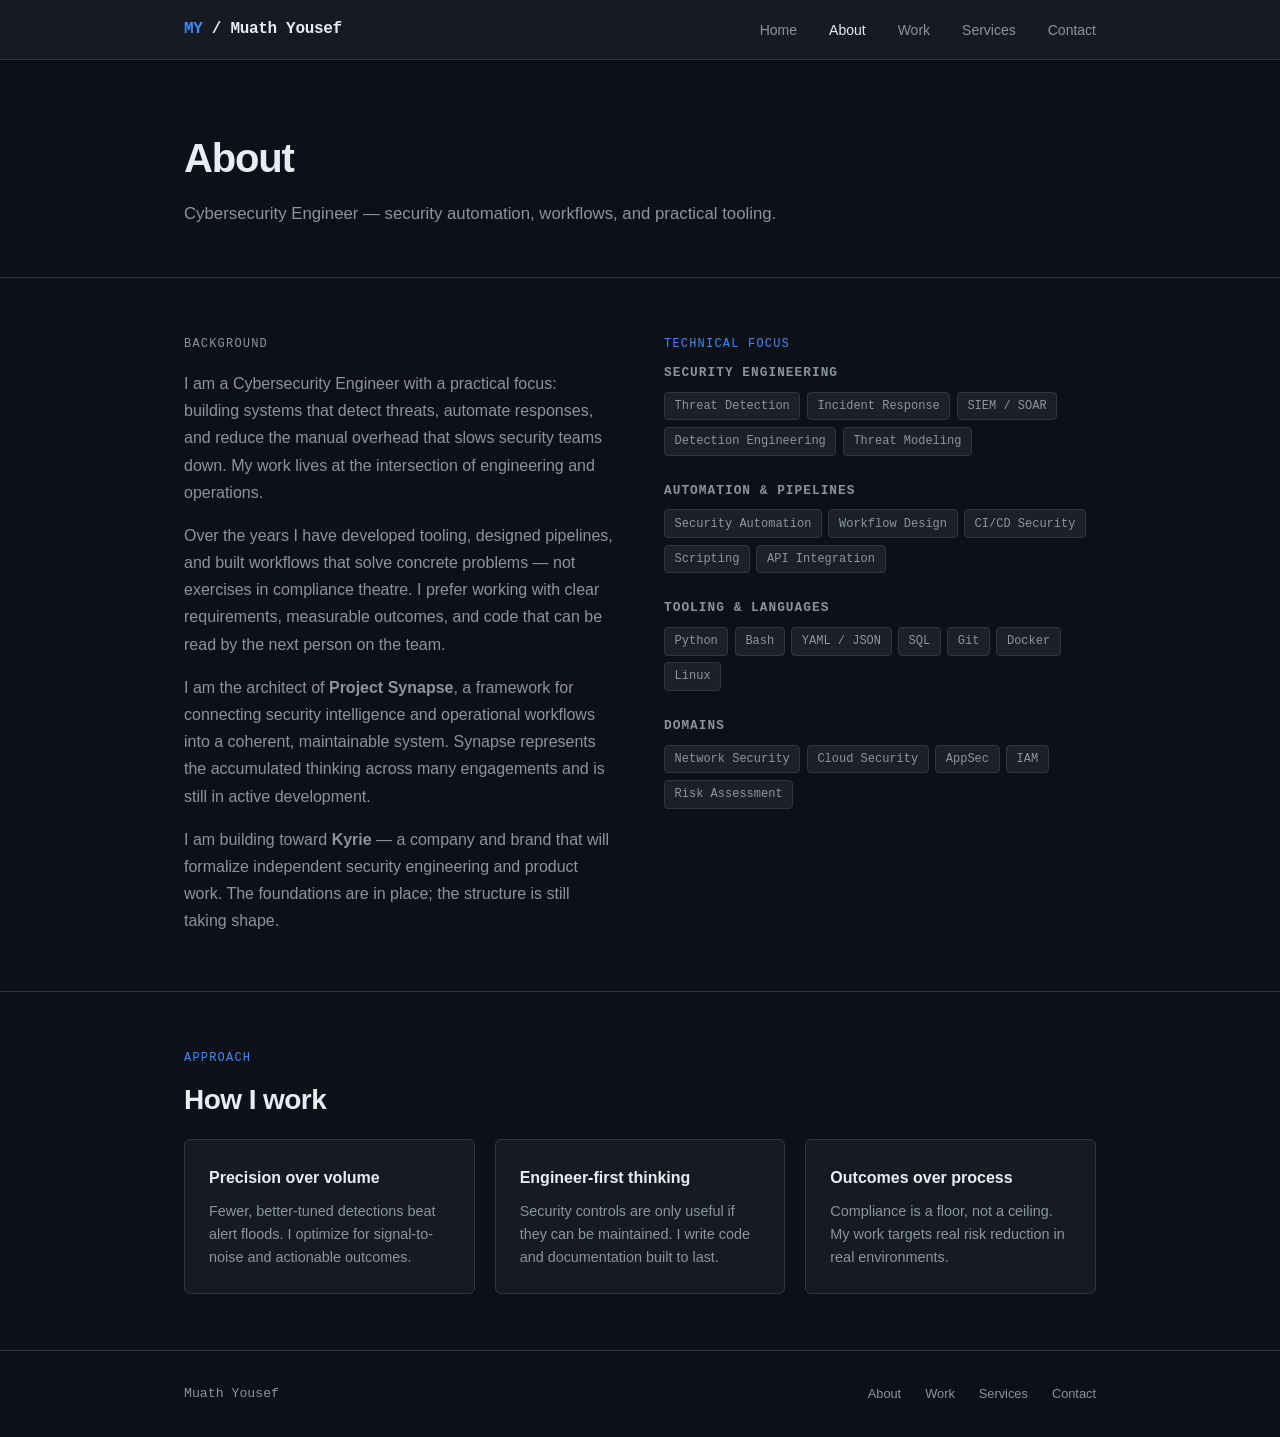
==== about.html @ 27d35019 "Build first professional portfolio site (HTML-first) Agent-Logs-Url: https://github.com/Muath-Yousef" ====
<!DOCTYPE html>
<html lang="en">
<head>
  <meta charset="UTF-8" />
  <meta name="viewport" content="width=device-width, initial-scale=1.0" />
  <meta name="description" content="About Muath Yousef — Cybersecurity Engineer focused on security automation, workflows, and practical tooling." />
  <title>About — Muath Yousef</title>
  <link rel="stylesheet" href="css/main.css" />
</head>
<body>

  <!-- Navigation -->
  <nav class="site-nav" aria-label="Main navigation">
    <div class="container nav-inner">
      <a href="index.html" class="nav-brand"><span>MY</span> / Muath Yousef</a>
      <button class="nav-toggle" aria-label="Toggle navigation" aria-expanded="false">
        <span></span><span></span><span></span>
      </button>
      <ul class="nav-links" role="list">
        <li><a href="index.html">Home</a></li>
        <li><a href="about.html">About</a></li>
        <li><a href="work.html">Work</a></li>
        <li><a href="services.html">Services</a></li>
        <li><a href="contact.html">Contact</a></li>
      </ul>
    </div>
  </nav>

  <main>

    <!-- Page header -->
    <div class="page-header">
      <div class="container">
        <h1>About</h1>
        <p class="subtitle">Cybersecurity Engineer — security automation, workflows, and practical tooling.</p>
      </div>
    </div>

    <!-- Bio & Skills -->
    <section>
      <div class="container">
        <div class="about-grid">

          <!-- Bio -->
          <div class="about-bio">
            <p class="section-label">Background</p>
            <p>
              I am a Cybersecurity Engineer with a practical focus: building
              systems that detect threats, automate responses, and reduce the
              manual overhead that slows security teams down. My work lives at
              the intersection of engineering and operations.
            </p>
            <p>
              Over the years I have developed tooling, designed pipelines, and
              built workflows that solve concrete problems — not exercises in
              compliance theatre. I prefer working with clear requirements,
              measurable outcomes, and code that can be read by the next
              person on the team.
            </p>
            <p>
              I am the architect of <strong>Project Synapse</strong>, a
              framework for connecting security intelligence and operational
              workflows into a coherent, maintainable system. Synapse
              represents the accumulated thinking across many engagements and
              is still in active development.
            </p>
            <p>
              I am building toward <strong>Kyrie</strong> — a company and
              brand that will formalize independent security engineering and
              product work. The foundations are in place; the structure is
              still taking shape.
            </p>
          </div>

          <!-- Skills -->
          <div class="about-skills">
            <p class="section-label">Technical Focus</p>

            <div class="skill-group">
              <h4>Security Engineering</h4>
              <div class="tag-list">
                <span class="tag">Threat Detection</span>
                <span class="tag">Incident Response</span>
                <span class="tag">SIEM / SOAR</span>
                <span class="tag">Detection Engineering</span>
                <span class="tag">Threat Modeling</span>
              </div>
            </div>

            <div class="skill-group">
              <h4>Automation &amp; Pipelines</h4>
              <div class="tag-list">
                <span class="tag">Security Automation</span>
                <span class="tag">Workflow Design</span>
                <span class="tag">CI/CD Security</span>
                <span class="tag">Scripting</span>
                <span class="tag">API Integration</span>
              </div>
            </div>

            <div class="skill-group">
              <h4>Tooling &amp; Languages</h4>
              <div class="tag-list">
                <span class="tag">Python</span>
                <span class="tag">Bash</span>
                <span class="tag">YAML / JSON</span>
                <span class="tag">SQL</span>
                <span class="tag">Git</span>
                <span class="tag">Docker</span>
                <span class="tag">Linux</span>
              </div>
            </div>

            <div class="skill-group">
              <h4>Domains</h4>
              <div class="tag-list">
                <span class="tag">Network Security</span>
                <span class="tag">Cloud Security</span>
                <span class="tag">AppSec</span>
                <span class="tag">IAM</span>
                <span class="tag">Risk Assessment</span>
              </div>
            </div>
          </div>
        </div>
      </div>
    </section>

    <!-- Approach -->
    <section>
      <div class="container">
        <p class="section-label">Approach</p>
        <h2 class="section-title">How I work</h2>
        <div class="grid-3">
          <div class="card">
            <h3>Precision over volume</h3>
            <p>Fewer, better-tuned detections beat alert floods. I optimize for signal-to-noise and actionable outcomes.</p>
          </div>
          <div class="card">
            <h3>Engineer-first thinking</h3>
            <p>Security controls are only useful if they can be maintained. I write code and documentation built to last.</p>
          </div>
          <div class="card">
            <h3>Outcomes over process</h3>
            <p>Compliance is a floor, not a ceiling. My work targets real risk reduction in real environments.</p>
          </div>
        </div>
      </div>
    </section>

  </main>

  <!-- Footer -->
  <footer class="site-footer">
    <div class="container footer-inner">
      <span class="footer-brand">Muath Yousef</span>
      <nav class="footer-links" aria-label="Footer navigation">
        <a href="about.html">About</a>
        <a href="work.html">Work</a>
        <a href="services.html">Services</a>
        <a href="contact.html">Contact</a>
      </nav>
    </div>
  </footer>

  <script src="js/main.js"></script>
</body>
</html>
---- css/main.css ----
/* ============================================================
   Portfolio Site — Main Stylesheet
   Author: Muath Yousef
   ============================================================ */

/* ---------- Reset & Base ---------- */
*, *::before, *::after {
  box-sizing: border-box;
  margin: 0;
  padding: 0;
}

:root {
  --bg:            #0d1117;
  --bg-surface:    #161b22;
  --bg-elevated:   #1c2128;
  --border:        #30363d;
  --text-primary:  #e6edf3;
  --text-secondary:#8b949e;
  --accent:        #388bfd;
  --accent-dim:    #1f6feb;
  --success:       #3fb950;
  --font-sans: -apple-system, BlinkMacSystemFont, "Segoe UI", Roboto,
               "Helvetica Neue", Arial, sans-serif;
  --font-mono: "SFMono-Regular", Consolas, "Liberation Mono", Menlo,
               "Courier New", monospace;
  --radius:  6px;
  --max-w:   960px;
  --nav-h:   60px;
}

html {
  scroll-behavior: smooth;
}

body {
  font-family: var(--font-sans);
  background-color: var(--bg);
  color: var(--text-primary);
  line-height: 1.7;
  font-size: 16px;
  min-height: 100vh;
  display: flex;
  flex-direction: column;
}

a {
  color: var(--accent);
  text-decoration: none;
}

a:hover {
  text-decoration: underline;
}

img {
  max-width: 100%;
  display: block;
}

ul {
  list-style: none;
}

/* ---------- Layout ---------- */
.container {
  width: 100%;
  max-width: var(--max-w);
  margin-inline: auto;
  padding-inline: 1.5rem;
}

main {
  flex: 1;
}

/* ---------- Navigation ---------- */
.site-nav {
  position: sticky;
  top: 0;
  z-index: 100;
  background-color: var(--bg-surface);
  border-bottom: 1px solid var(--border);
  height: var(--nav-h);
}

.nav-inner {
  display: flex;
  align-items: center;
  justify-content: space-between;
  height: 100%;
}

.nav-brand {
  font-family: var(--font-mono);
  font-size: 1rem;
  font-weight: 600;
  color: var(--text-primary);
  letter-spacing: -0.02em;
}

.nav-brand span {
  color: var(--accent);
}

.nav-links {
  display: flex;
  align-items: center;
  gap: 2rem;
}

.nav-links a {
  font-size: 0.875rem;
  color: var(--text-secondary);
  transition: color 0.15s;
}

.nav-links a:hover,
.nav-links a.active {
  color: var(--text-primary);
  text-decoration: none;
}

/* Hamburger (mobile) */
.nav-toggle {
  display: none;
  flex-direction: column;
  gap: 5px;
  background: none;
  border: none;
  cursor: pointer;
  padding: 4px;
}

.nav-toggle span {
  display: block;
  width: 22px;
  height: 2px;
  background: var(--text-secondary);
  transition: transform 0.2s, opacity 0.2s;
}

.nav-toggle.open span:nth-child(1) { transform: translateY(7px) rotate(45deg); }
.nav-toggle.open span:nth-child(2) { opacity: 0; }
.nav-toggle.open span:nth-child(3) { transform: translateY(-7px) rotate(-45deg); }

/* ---------- Page Header ---------- */
.page-header {
  padding: 4rem 0 3rem;
  border-bottom: 1px solid var(--border);
}

.page-header h1 {
  font-size: clamp(1.75rem, 4vw, 2.5rem);
  font-weight: 600;
  letter-spacing: -0.03em;
  margin-bottom: 0.5rem;
}

.page-header .subtitle {
  color: var(--text-secondary);
  font-size: 1.05rem;
}

/* ---------- Hero (Home) ---------- */
.hero {
  padding: 5rem 0 4rem;
}

.hero-label {
  font-family: var(--font-mono);
  font-size: 0.8rem;
  text-transform: uppercase;
  letter-spacing: 0.1em;
  color: var(--accent);
  margin-bottom: 1rem;
}

.hero h1 {
  font-size: clamp(2rem, 6vw, 3.25rem);
  font-weight: 600;
  letter-spacing: -0.03em;
  line-height: 1.2;
  margin-bottom: 1.25rem;
  color: var(--text-primary);
}

.hero h1 em {
  font-style: normal;
  color: var(--accent);
}

.hero-desc {
  font-size: 1.05rem;
  color: var(--text-secondary);
  max-width: 600px;
  margin-bottom: 2rem;
}

.hero-actions {
  display: flex;
  flex-wrap: wrap;
  gap: 0.75rem;
}

/* ---------- Buttons ---------- */
.btn {
  display: inline-flex;
  align-items: center;
  gap: 0.4rem;
  padding: 0.55rem 1.25rem;
  border-radius: var(--radius);
  font-size: 0.875rem;
  font-weight: 500;
  cursor: pointer;
  transition: background-color 0.15s, border-color 0.15s, color 0.15s;
  text-decoration: none;
  border: 1px solid transparent;
}

.btn-primary {
  background-color: var(--accent-dim);
  border-color: var(--accent);
  color: #fff;
}

.btn-primary:hover {
  background-color: var(--accent);
  text-decoration: none;
}

.btn-secondary {
  background-color: transparent;
  border-color: var(--border);
  color: var(--text-primary);
}

.btn-secondary:hover {
  border-color: var(--text-secondary);
  background-color: var(--bg-elevated);
  text-decoration: none;
}

/* ---------- Sections ---------- */
section {
  padding: 3.5rem 0;
}

section + section {
  border-top: 1px solid var(--border);
}

.section-label {
  font-family: var(--font-mono);
  font-size: 0.75rem;
  text-transform: uppercase;
  letter-spacing: 0.1em;
  color: var(--accent);
  margin-bottom: 0.5rem;
}

.section-title {
  font-size: clamp(1.25rem, 3vw, 1.75rem);
  font-weight: 600;
  letter-spacing: -0.02em;
  margin-bottom: 1rem;
}

.section-body {
  color: var(--text-secondary);
  max-width: 680px;
  margin-bottom: 2rem;
}

/* ---------- Grid ---------- */
.grid-2 {
  display: grid;
  grid-template-columns: repeat(auto-fit, minmax(280px, 1fr));
  gap: 1.25rem;
}

.grid-3 {
  display: grid;
  grid-template-columns: repeat(auto-fit, minmax(240px, 1fr));
  gap: 1.25rem;
}

/* ---------- Cards ---------- */
.card {
  background-color: var(--bg-surface);
  border: 1px solid var(--border);
  border-radius: var(--radius);
  padding: 1.5rem;
  transition: border-color 0.15s;
}

.card:hover {
  border-color: var(--accent-dim);
}

.card-tag {
  font-family: var(--font-mono);
  font-size: 0.7rem;
  text-transform: uppercase;
  letter-spacing: 0.08em;
  color: var(--success);
  margin-bottom: 0.6rem;
}

.card h3 {
  font-size: 1rem;
  font-weight: 600;
  margin-bottom: 0.5rem;
  color: var(--text-primary);
}

.card p {
  font-size: 0.9rem;
  color: var(--text-secondary);
  line-height: 1.6;
}

.card-link {
  display: inline-block;
  margin-top: 1rem;
  font-size: 0.8rem;
  color: var(--accent);
}

/* ---------- Feature List (Home highlights) ---------- */
.feature-list {
  display: flex;
  flex-direction: column;
  gap: 0.75rem;
  margin-top: 0.5rem;
}

.feature-item {
  display: flex;
  align-items: flex-start;
  gap: 0.75rem;
  font-size: 0.95rem;
  color: var(--text-secondary);
}

.feature-item::before {
  content: "→";
  color: var(--accent);
  flex-shrink: 0;
  line-height: 1.7;
}

/* ---------- About ---------- */
.about-grid {
  display: grid;
  grid-template-columns: 1fr 1fr;
  gap: 3rem;
  align-items: start;
}

.about-bio p {
  color: var(--text-secondary);
  margin-bottom: 1rem;
}

.about-bio p:last-child {
  margin-bottom: 0;
}

.skill-group {
  margin-bottom: 1.5rem;
}

.skill-group h4 {
  font-size: 0.8rem;
  text-transform: uppercase;
  letter-spacing: 0.08em;
  color: var(--text-secondary);
  margin-bottom: 0.5rem;
  font-family: var(--font-mono);
}

.tag-list {
  display: flex;
  flex-wrap: wrap;
  gap: 0.4rem;
}

.tag {
  font-family: var(--font-mono);
  font-size: 0.75rem;
  padding: 0.2rem 0.6rem;
  border-radius: 4px;
  background-color: var(--bg-elevated);
  border: 1px solid var(--border);
  color: var(--text-secondary);
}

/* ---------- Project Featured ---------- */
.project-featured {
  background-color: var(--bg-surface);
  border: 1px solid var(--border);
  border-radius: var(--radius);
  padding: 2rem;
  margin-bottom: 2rem;
  position: relative;
  overflow: hidden;
}

.project-featured::before {
  content: "";
  position: absolute;
  top: 0;
  left: 0;
  width: 3px;
  height: 100%;
  background: var(--accent);
}

.project-featured .badge {
  font-family: var(--font-mono);
  font-size: 0.7rem;
  text-transform: uppercase;
  letter-spacing: 0.1em;
  padding: 0.2rem 0.6rem;
  border-radius: 2rem;
  background-color: rgba(56, 139, 253, 0.15);
  border: 1px solid rgba(56, 139, 253, 0.4);
  color: var(--accent);
  margin-bottom: 0.75rem;
  display: inline-block;
}

.project-featured h3 {
  font-size: 1.3rem;
  font-weight: 600;
  margin-bottom: 0.6rem;
}

.project-featured p {
  color: var(--text-secondary);
  max-width: 620px;
  margin-bottom: 1rem;
}

/* ---------- Services ---------- */
.service-card {
  background-color: var(--bg-surface);
  border: 1px solid var(--border);
  border-radius: var(--radius);
  padding: 1.75rem;
  transition: border-color 0.15s;
}

.service-card:hover {
  border-color: var(--accent-dim);
}

.service-icon {
  font-size: 1.4rem;
  margin-bottom: 0.75rem;
}

.service-card h3 {
  font-size: 1rem;
  font-weight: 600;
  margin-bottom: 0.5rem;
}

.service-card p {
  font-size: 0.9rem;
  color: var(--text-secondary);
  line-height: 1.65;
}

/* ---------- Contact ---------- */
.contact-grid {
  display: grid;
  grid-template-columns: 1fr 1.5fr;
  gap: 3rem;
  align-items: start;
}

.contact-info h3 {
  font-size: 1rem;
  font-weight: 600;
  margin-bottom: 0.5rem;
}

.contact-info p {
  color: var(--text-secondary);
  font-size: 0.95rem;
  margin-bottom: 1.5rem;
}

.contact-link-list {
  display: flex;
  flex-direction: column;
  gap: 0.6rem;
}

.contact-link-list a {
  font-size: 0.9rem;
  color: var(--text-secondary);
  display: flex;
  align-items: center;
  gap: 0.5rem;
  transition: color 0.15s;
}

.contact-link-list a:hover {
  color: var(--text-primary);
  text-decoration: none;
}

/* Form */
.contact-form {
  display: flex;
  flex-direction: column;
  gap: 1rem;
}

.form-field {
  display: flex;
  flex-direction: column;
  gap: 0.35rem;
}

.form-field label {
  font-size: 0.8rem;
  text-transform: uppercase;
  letter-spacing: 0.06em;
  color: var(--text-secondary);
  font-family: var(--font-mono);
}

.form-field input,
.form-field textarea,
.form-field select {
  background-color: var(--bg-elevated);
  border: 1px solid var(--border);
  border-radius: var(--radius);
  padding: 0.65rem 0.85rem;
  color: var(--text-primary);
  font-family: var(--font-sans);
  font-size: 0.9rem;
  outline: none;
  transition: border-color 0.15s;
}

.form-field input:focus,
.form-field textarea:focus,
.form-field select:focus {
  border-color: var(--accent);
}

.form-field textarea {
  resize: vertical;
  min-height: 130px;
}

.form-note {
  font-size: 0.8rem;
  color: var(--text-secondary);
  margin-top: 0.25rem;
}

/* ---------- Kyrie Banner ---------- */
.kyrie-banner {
  background-color: var(--bg-surface);
  border: 1px solid var(--border);
  border-radius: var(--radius);
  padding: 2rem;
  text-align: center;
}

.kyrie-banner .k-label {
  font-family: var(--font-mono);
  font-size: 0.7rem;
  text-transform: uppercase;
  letter-spacing: 0.15em;
  color: var(--text-secondary);
  margin-bottom: 0.5rem;
}

.kyrie-banner h3 {
  font-size: 1.2rem;
  font-weight: 600;
  margin-bottom: 0.5rem;
}

.kyrie-banner p {
  font-size: 0.9rem;
  color: var(--text-secondary);
  max-width: 500px;
  margin-inline: auto;
}

/* ---------- Footer ---------- */
.site-footer {
  border-top: 1px solid var(--border);
  padding: 2rem 0;
  color: var(--text-secondary);
  font-size: 0.825rem;
}

.footer-inner {
  display: flex;
  align-items: center;
  justify-content: space-between;
  flex-wrap: wrap;
  gap: 0.75rem;
}

.footer-brand {
  font-family: var(--font-mono);
  color: var(--text-secondary);
}

.footer-links {
  display: flex;
  gap: 1.5rem;
}

.footer-links a {
  color: var(--text-secondary);
  font-size: 0.8rem;
  transition: color 0.15s;
}

.footer-links a:hover {
  color: var(--text-primary);
  text-decoration: none;
}

/* ---------- Dividers & Utilities ---------- */
.divider {
  border: none;
  border-top: 1px solid var(--border);
  margin: 2.5rem 0;
}

.text-muted  { color: var(--text-secondary); }
.text-accent { color: var(--accent); }
.mono        { font-family: var(--font-mono); }

.sr-only {
  position: absolute;
  width: 1px; height: 1px;
  padding: 0; margin: -1px;
  overflow: hidden;
  clip: rect(0,0,0,0);
  white-space: nowrap;
  border-width: 0;
}

/* ---------- Responsive ---------- */
@media (max-width: 720px) {
  .nav-links {
    display: none;
    position: absolute;
    top: var(--nav-h);
    left: 0;
    right: 0;
    background-color: var(--bg-surface);
    border-bottom: 1px solid var(--border);
    flex-direction: column;
    align-items: flex-start;
    gap: 0;
    padding: 0.5rem 0;
  }

  .nav-links.open {
    display: flex;
  }

  .nav-links a {
    padding: 0.75rem 1.5rem;
    width: 100%;
  }

  .nav-toggle {
    display: flex;
  }

  .about-grid,
  .contact-grid {
    grid-template-columns: 1fr;
    gap: 2rem;
  }

  .hero {
    padding: 3rem 0 2.5rem;
  }
}
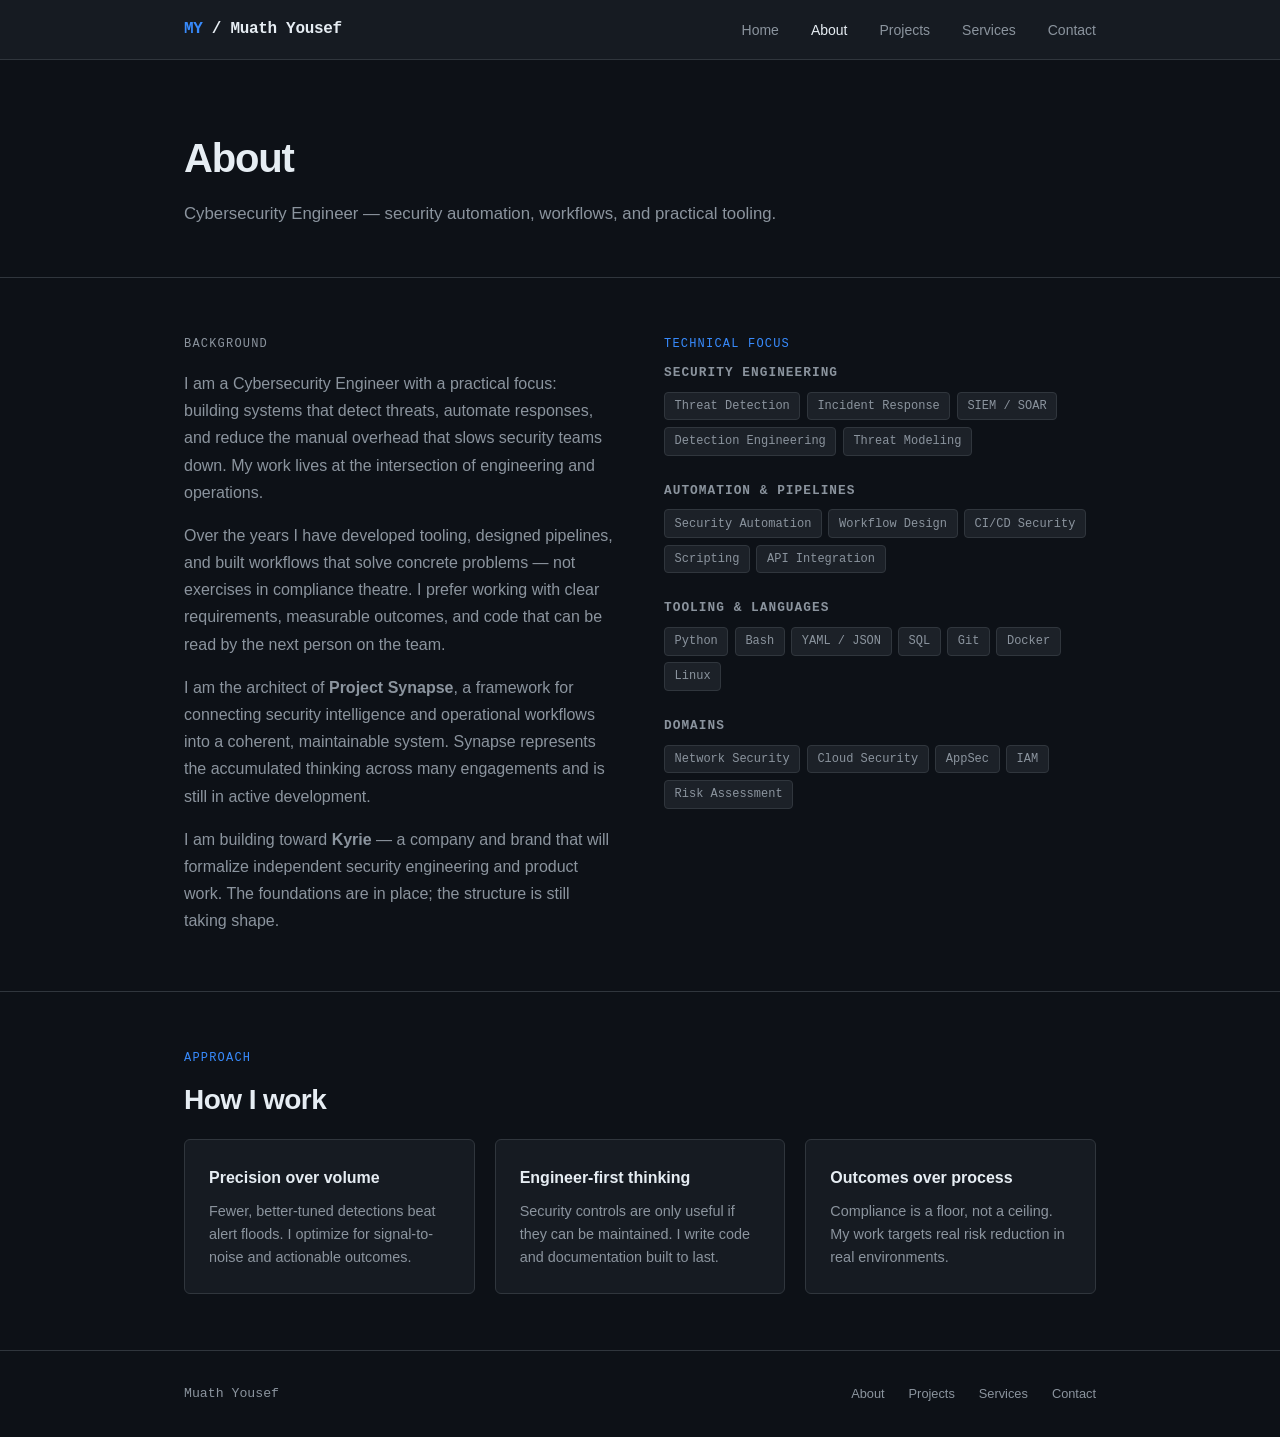
==== commit 3b179920: "Phase 2: restructure portfolio site to HTML-first assets layout" ====
--- a/about.html
+++ b/about.html
@@ -5,7 +5,7 @@
   <meta name="viewport" content="width=device-width, initial-scale=1.0" />
   <meta name="description" content="About Muath Yousef — Cybersecurity Engineer focused on security automation, workflows, and practical tooling." />
   <title>About — Muath Yousef</title>
-  <link rel="stylesheet" href="css/main.css" />
+  <link rel="stylesheet" href="assets/css/style.css" />
 </head>
 <body>
 
@@ -19,7 +19,7 @@
       <ul class="nav-links" role="list">
         <li><a href="index.html">Home</a></li>
         <li><a href="about.html">About</a></li>
-        <li><a href="work.html">Work</a></li>
+        <li><a href="projects.html">Projects</a></li>
         <li><a href="services.html">Services</a></li>
         <li><a href="contact.html">Contact</a></li>
       </ul>
@@ -156,13 +156,13 @@
       <span class="footer-brand">Muath Yousef</span>
       <nav class="footer-links" aria-label="Footer navigation">
         <a href="about.html">About</a>
-        <a href="work.html">Work</a>
+        <a href="projects.html">Projects</a>
         <a href="services.html">Services</a>
         <a href="contact.html">Contact</a>
       </nav>
     </div>
   </footer>
 
-  <script src="js/main.js"></script>
+  <script src="assets/js/main.js"></script>
 </body>
 </html>
--- a/assets/css/style.css
+++ b/assets/css/style.css
@@ -0,0 +1,695 @@
+/* ============================================================
+   Portfolio Site — Main Stylesheet
+   Author: Muath Yousef
+   ============================================================ */
+
+/* ---------- Reset & Base ---------- */
+*, *::before, *::after {
+  box-sizing: border-box;
+  margin: 0;
+  padding: 0;
+}
+
+:root {
+  --bg:            #0d1117;
+  --bg-surface:    #161b22;
+  --bg-elevated:   #1c2128;
+  --border:        #30363d;
+  --text-primary:  #e6edf3;
+  --text-secondary:#8b949e;
+  --accent:        #388bfd;
+  --accent-dim:    #1f6feb;
+  --success:       #3fb950;
+  --font-sans: -apple-system, BlinkMacSystemFont, "Segoe UI", Roboto,
+               "Helvetica Neue", Arial, sans-serif;
+  --font-mono: "SFMono-Regular", Consolas, "Liberation Mono", Menlo,
+               "Courier New", monospace;
+  --radius:  6px;
+  --max-w:   960px;
+  --nav-h:   60px;
+}
+
+html {
+  scroll-behavior: smooth;
+}
+
+body {
+  font-family: var(--font-sans);
+  background-color: var(--bg);
+  color: var(--text-primary);
+  line-height: 1.7;
+  font-size: 16px;
+  min-height: 100vh;
+  display: flex;
+  flex-direction: column;
+}
+
+a {
+  color: var(--accent);
+  text-decoration: none;
+}
+
+a:hover {
+  text-decoration: underline;
+}
+
+img {
+  max-width: 100%;
+  display: block;
+}
+
+ul {
+  list-style: none;
+}
+
+/* ---------- Layout ---------- */
+.container {
+  width: 100%;
+  max-width: var(--max-w);
+  margin-inline: auto;
+  padding-inline: 1.5rem;
+}
+
+main {
+  flex: 1;
+}
+
+/* ---------- Navigation ---------- */
+.site-nav {
+  position: sticky;
+  top: 0;
+  z-index: 100;
+  background-color: var(--bg-surface);
+  border-bottom: 1px solid var(--border);
+  height: var(--nav-h);
+}
+
+.nav-inner {
+  display: flex;
+  align-items: center;
+  justify-content: space-between;
+  height: 100%;
+}
+
+.nav-brand {
+  font-family: var(--font-mono);
+  font-size: 1rem;
+  font-weight: 600;
+  color: var(--text-primary);
+  letter-spacing: -0.02em;
+}
+
+.nav-brand span {
+  color: var(--accent);
+}
+
+.nav-links {
+  display: flex;
+  align-items: center;
+  gap: 2rem;
+}
+
+.nav-links a {
+  font-size: 0.875rem;
+  color: var(--text-secondary);
+  transition: color 0.15s;
+}
+
+.nav-links a:hover,
+.nav-links a.active {
+  color: var(--text-primary);
+  text-decoration: none;
+}
+
+/* Hamburger (mobile) */
+.nav-toggle {
+  display: none;
+  flex-direction: column;
+  gap: 5px;
+  background: none;
+  border: none;
+  cursor: pointer;
+  padding: 4px;
+}
+
+.nav-toggle span {
+  display: block;
+  width: 22px;
+  height: 2px;
+  background: var(--text-secondary);
+  transition: transform 0.2s, opacity 0.2s;
+}
+
+.nav-toggle.open span:nth-child(1) { transform: translateY(7px) rotate(45deg); }
+.nav-toggle.open span:nth-child(2) { opacity: 0; }
+.nav-toggle.open span:nth-child(3) { transform: translateY(-7px) rotate(-45deg); }
+
+/* ---------- Page Header ---------- */
+.page-header {
+  padding: 4rem 0 3rem;
+  border-bottom: 1px solid var(--border);
+}
+
+.page-header h1 {
+  font-size: clamp(1.75rem, 4vw, 2.5rem);
+  font-weight: 600;
+  letter-spacing: -0.03em;
+  margin-bottom: 0.5rem;
+}
+
+.page-header .subtitle {
+  color: var(--text-secondary);
+  font-size: 1.05rem;
+}
+
+/* ---------- Hero (Home) ---------- */
+.hero {
+  padding: 5rem 0 4rem;
+}
+
+.hero-label {
+  font-family: var(--font-mono);
+  font-size: 0.8rem;
+  text-transform: uppercase;
+  letter-spacing: 0.1em;
+  color: var(--accent);
+  margin-bottom: 1rem;
+}
+
+.hero h1 {
+  font-size: clamp(2rem, 6vw, 3.25rem);
+  font-weight: 600;
+  letter-spacing: -0.03em;
+  line-height: 1.2;
+  margin-bottom: 1.25rem;
+  color: var(--text-primary);
+}
+
+.hero h1 em {
+  font-style: normal;
+  color: var(--accent);
+}
+
+.hero-desc {
+  font-size: 1.05rem;
+  color: var(--text-secondary);
+  max-width: 600px;
+  margin-bottom: 2rem;
+}
+
+.hero-actions {
+  display: flex;
+  flex-wrap: wrap;
+  gap: 0.75rem;
+}
+
+/* ---------- Buttons ---------- */
+.btn {
+  display: inline-flex;
+  align-items: center;
+  gap: 0.4rem;
+  padding: 0.55rem 1.25rem;
+  border-radius: var(--radius);
+  font-size: 0.875rem;
+  font-weight: 500;
+  cursor: pointer;
+  transition: background-color 0.15s, border-color 0.15s, color 0.15s;
+  text-decoration: none;
+  border: 1px solid transparent;
+}
+
+.btn-primary {
+  background-color: var(--accent-dim);
+  border-color: var(--accent);
+  color: #fff;
+}
+
+.btn-primary:hover {
+  background-color: var(--accent);
+  text-decoration: none;
+}
+
+.btn-secondary {
+  background-color: transparent;
+  border-color: var(--border);
+  color: var(--text-primary);
+}
+
+.btn-secondary:hover {
+  border-color: var(--text-secondary);
+  background-color: var(--bg-elevated);
+  text-decoration: none;
+}
+
+/* ---------- Sections ---------- */
+section {
+  padding: 3.5rem 0;
+}
+
+section + section {
+  border-top: 1px solid var(--border);
+}
+
+.section-label {
+  font-family: var(--font-mono);
+  font-size: 0.75rem;
+  text-transform: uppercase;
+  letter-spacing: 0.1em;
+  color: var(--accent);
+  margin-bottom: 0.5rem;
+}
+
+.section-title {
+  font-size: clamp(1.25rem, 3vw, 1.75rem);
+  font-weight: 600;
+  letter-spacing: -0.02em;
+  margin-bottom: 1rem;
+}
+
+.section-body {
+  color: var(--text-secondary);
+  max-width: 680px;
+  margin-bottom: 2rem;
+}
+
+/* ---------- Grid ---------- */
+.grid-2 {
+  display: grid;
+  grid-template-columns: repeat(auto-fit, minmax(280px, 1fr));
+  gap: 1.25rem;
+}
+
+.grid-3 {
+  display: grid;
+  grid-template-columns: repeat(auto-fit, minmax(240px, 1fr));
+  gap: 1.25rem;
+}
+
+/* ---------- Cards ---------- */
+.card {
+  background-color: var(--bg-surface);
+  border: 1px solid var(--border);
+  border-radius: var(--radius);
+  padding: 1.5rem;
+  transition: border-color 0.15s;
+}
+
+.card:hover {
+  border-color: var(--accent-dim);
+}
+
+.card-tag {
+  font-family: var(--font-mono);
+  font-size: 0.7rem;
+  text-transform: uppercase;
+  letter-spacing: 0.08em;
+  color: var(--success);
+  margin-bottom: 0.6rem;
+}
+
+.card h3 {
+  font-size: 1rem;
+  font-weight: 600;
+  margin-bottom: 0.5rem;
+  color: var(--text-primary);
+}
+
+.card p {
+  font-size: 0.9rem;
+  color: var(--text-secondary);
+  line-height: 1.6;
+}
+
+.card-link {
+  display: inline-block;
+  margin-top: 1rem;
+  font-size: 0.8rem;
+  color: var(--accent);
+}
+
+/* ---------- Feature List (Home highlights) ---------- */
+.feature-list {
+  display: flex;
+  flex-direction: column;
+  gap: 0.75rem;
+  margin-top: 0.5rem;
+}
+
+.feature-item {
+  display: flex;
+  align-items: flex-start;
+  gap: 0.75rem;
+  font-size: 0.95rem;
+  color: var(--text-secondary);
+}
+
+.feature-item::before {
+  content: "→";
+  color: var(--accent);
+  flex-shrink: 0;
+  line-height: 1.7;
+}
+
+/* ---------- About ---------- */
+.about-grid {
+  display: grid;
+  grid-template-columns: 1fr 1fr;
+  gap: 3rem;
+  align-items: start;
+}
+
+.about-bio p {
+  color: var(--text-secondary);
+  margin-bottom: 1rem;
+}
+
+.about-bio p:last-child {
+  margin-bottom: 0;
+}
+
+.skill-group {
+  margin-bottom: 1.5rem;
+}
+
+.skill-group h4 {
+  font-size: 0.8rem;
+  text-transform: uppercase;
+  letter-spacing: 0.08em;
+  color: var(--text-secondary);
+  margin-bottom: 0.5rem;
+  font-family: var(--font-mono);
+}
+
+.tag-list {
+  display: flex;
+  flex-wrap: wrap;
+  gap: 0.4rem;
+}
+
+.tag {
+  font-family: var(--font-mono);
+  font-size: 0.75rem;
+  padding: 0.2rem 0.6rem;
+  border-radius: 4px;
+  background-color: var(--bg-elevated);
+  border: 1px solid var(--border);
+  color: var(--text-secondary);
+}
+
+/* ---------- Project Featured ---------- */
+.project-featured {
+  background-color: var(--bg-surface);
+  border: 1px solid var(--border);
+  border-radius: var(--radius);
+  padding: 2rem;
+  margin-bottom: 2rem;
+  position: relative;
+  overflow: hidden;
+}
+
+.project-featured::before {
+  content: "";
+  position: absolute;
+  top: 0;
+  left: 0;
+  width: 3px;
+  height: 100%;
+  background: var(--accent);
+}
+
+.project-featured .badge {
+  font-family: var(--font-mono);
+  font-size: 0.7rem;
+  text-transform: uppercase;
+  letter-spacing: 0.1em;
+  padding: 0.2rem 0.6rem;
+  border-radius: 2rem;
+  background-color: rgba(56, 139, 253, 0.15);
+  border: 1px solid rgba(56, 139, 253, 0.4);
+  color: var(--accent);
+  margin-bottom: 0.75rem;
+  display: inline-block;
+}
+
+.project-featured h3 {
+  font-size: 1.3rem;
+  font-weight: 600;
+  margin-bottom: 0.6rem;
+}
+
+.project-featured p {
+  color: var(--text-secondary);
+  max-width: 620px;
+  margin-bottom: 1rem;
+}
+
+/* ---------- Services ---------- */
+.service-card {
+  background-color: var(--bg-surface);
+  border: 1px solid var(--border);
+  border-radius: var(--radius);
+  padding: 1.75rem;
+  transition: border-color 0.15s;
+}
+
+.service-card:hover {
+  border-color: var(--accent-dim);
+}
+
+.service-icon {
+  font-size: 1.4rem;
+  margin-bottom: 0.75rem;
+}
+
+.service-card h3 {
+  font-size: 1rem;
+  font-weight: 600;
+  margin-bottom: 0.5rem;
+}
+
+.service-card p {
+  font-size: 0.9rem;
+  color: var(--text-secondary);
+  line-height: 1.65;
+}
+
+/* ---------- Contact ---------- */
+.contact-grid {
+  display: grid;
+  grid-template-columns: 1fr 1.5fr;
+  gap: 3rem;
+  align-items: start;
+}
+
+.contact-info h3 {
+  font-size: 1rem;
+  font-weight: 600;
+  margin-bottom: 0.5rem;
+}
+
+.contact-info p {
+  color: var(--text-secondary);
+  font-size: 0.95rem;
+  margin-bottom: 1.5rem;
+}
+
+.contact-link-list {
+  display: flex;
+  flex-direction: column;
+  gap: 0.6rem;
+}
+
+.contact-link-list a {
+  font-size: 0.9rem;
+  color: var(--text-secondary);
+  display: flex;
+  align-items: center;
+  gap: 0.5rem;
+  transition: color 0.15s;
+}
+
+.contact-link-list a:hover {
+  color: var(--text-primary);
+  text-decoration: none;
+}
+
+/* Form */
+.contact-form {
+  display: flex;
+  flex-direction: column;
+  gap: 1rem;
+}
+
+.form-field {
+  display: flex;
+  flex-direction: column;
+  gap: 0.35rem;
+}
+
+.form-field label {
+  font-size: 0.8rem;
+  text-transform: uppercase;
+  letter-spacing: 0.06em;
+  color: var(--text-secondary);
+  font-family: var(--font-mono);
+}
+
+.form-field input,
+.form-field textarea,
+.form-field select {
+  background-color: var(--bg-elevated);
+  border: 1px solid var(--border);
+  border-radius: var(--radius);
+  padding: 0.65rem 0.85rem;
+  color: var(--text-primary);
+  font-family: var(--font-sans);
+  font-size: 0.9rem;
+  outline: none;
+  transition: border-color 0.15s;
+}
+
+.form-field input:focus,
+.form-field textarea:focus,
+.form-field select:focus {
+  border-color: var(--accent);
+}
+
+.form-field textarea {
+  resize: vertical;
+  min-height: 130px;
+}
+
+.form-note {
+  font-size: 0.8rem;
+  color: var(--text-secondary);
+  margin-top: 0.25rem;
+}
+
+/* ---------- Kyrie Banner ---------- */
+.kyrie-banner {
+  background-color: var(--bg-surface);
+  border: 1px solid var(--border);
+  border-radius: var(--radius);
+  padding: 2rem;
+  text-align: center;
+}
+
+.kyrie-banner .k-label {
+  font-family: var(--font-mono);
+  font-size: 0.7rem;
+  text-transform: uppercase;
+  letter-spacing: 0.15em;
+  color: var(--text-secondary);
+  margin-bottom: 0.5rem;
+}
+
+.kyrie-banner h3 {
+  font-size: 1.2rem;
+  font-weight: 600;
+  margin-bottom: 0.5rem;
+}
+
+.kyrie-banner p {
+  font-size: 0.9rem;
+  color: var(--text-secondary);
+  max-width: 500px;
+  margin-inline: auto;
+}
+
+/* ---------- Footer ---------- */
+.site-footer {
+  border-top: 1px solid var(--border);
+  padding: 2rem 0;
+  color: var(--text-secondary);
+  font-size: 0.825rem;
+}
+
+.footer-inner {
+  display: flex;
+  align-items: center;
+  justify-content: space-between;
+  flex-wrap: wrap;
+  gap: 0.75rem;
+}
+
+.footer-brand {
+  font-family: var(--font-mono);
+  color: var(--text-secondary);
+}
+
+.footer-links {
+  display: flex;
+  gap: 1.5rem;
+}
+
+.footer-links a {
+  color: var(--text-secondary);
+  font-size: 0.8rem;
+  transition: color 0.15s;
+}
+
+.footer-links a:hover {
+  color: var(--text-primary);
+  text-decoration: none;
+}
+
+/* ---------- Dividers & Utilities ---------- */
+.divider {
+  border: none;
+  border-top: 1px solid var(--border);
+  margin: 2.5rem 0;
+}
+
+.text-muted  { color: var(--text-secondary); }
+.text-accent { color: var(--accent); }
+.mono        { font-family: var(--font-mono); }
+
+.sr-only {
+  position: absolute;
+  width: 1px; height: 1px;
+  padding: 0; margin: -1px;
+  overflow: hidden;
+  clip: rect(0,0,0,0);
+  white-space: nowrap;
+  border-width: 0;
+}
+
+/* ---------- Responsive ---------- */
+@media (max-width: 720px) {
+  .nav-links {
+    display: none;
+    position: absolute;
+    top: var(--nav-h);
+    left: 0;
+    right: 0;
+    background-color: var(--bg-surface);
+    border-bottom: 1px solid var(--border);
+    flex-direction: column;
+    align-items: flex-start;
+    gap: 0;
+    padding: 0.5rem 0;
+  }
+
+  .nav-links.open {
+    display: flex;
+  }
+
+  .nav-links a {
+    padding: 0.75rem 1.5rem;
+    width: 100%;
+  }
+
+  .nav-toggle {
+    display: flex;
+  }
+
+  .about-grid,
+  .contact-grid {
+    grid-template-columns: 1fr;
+    gap: 2rem;
+  }
+
+  .hero {
+    padding: 3rem 0 2.5rem;
+  }
+}
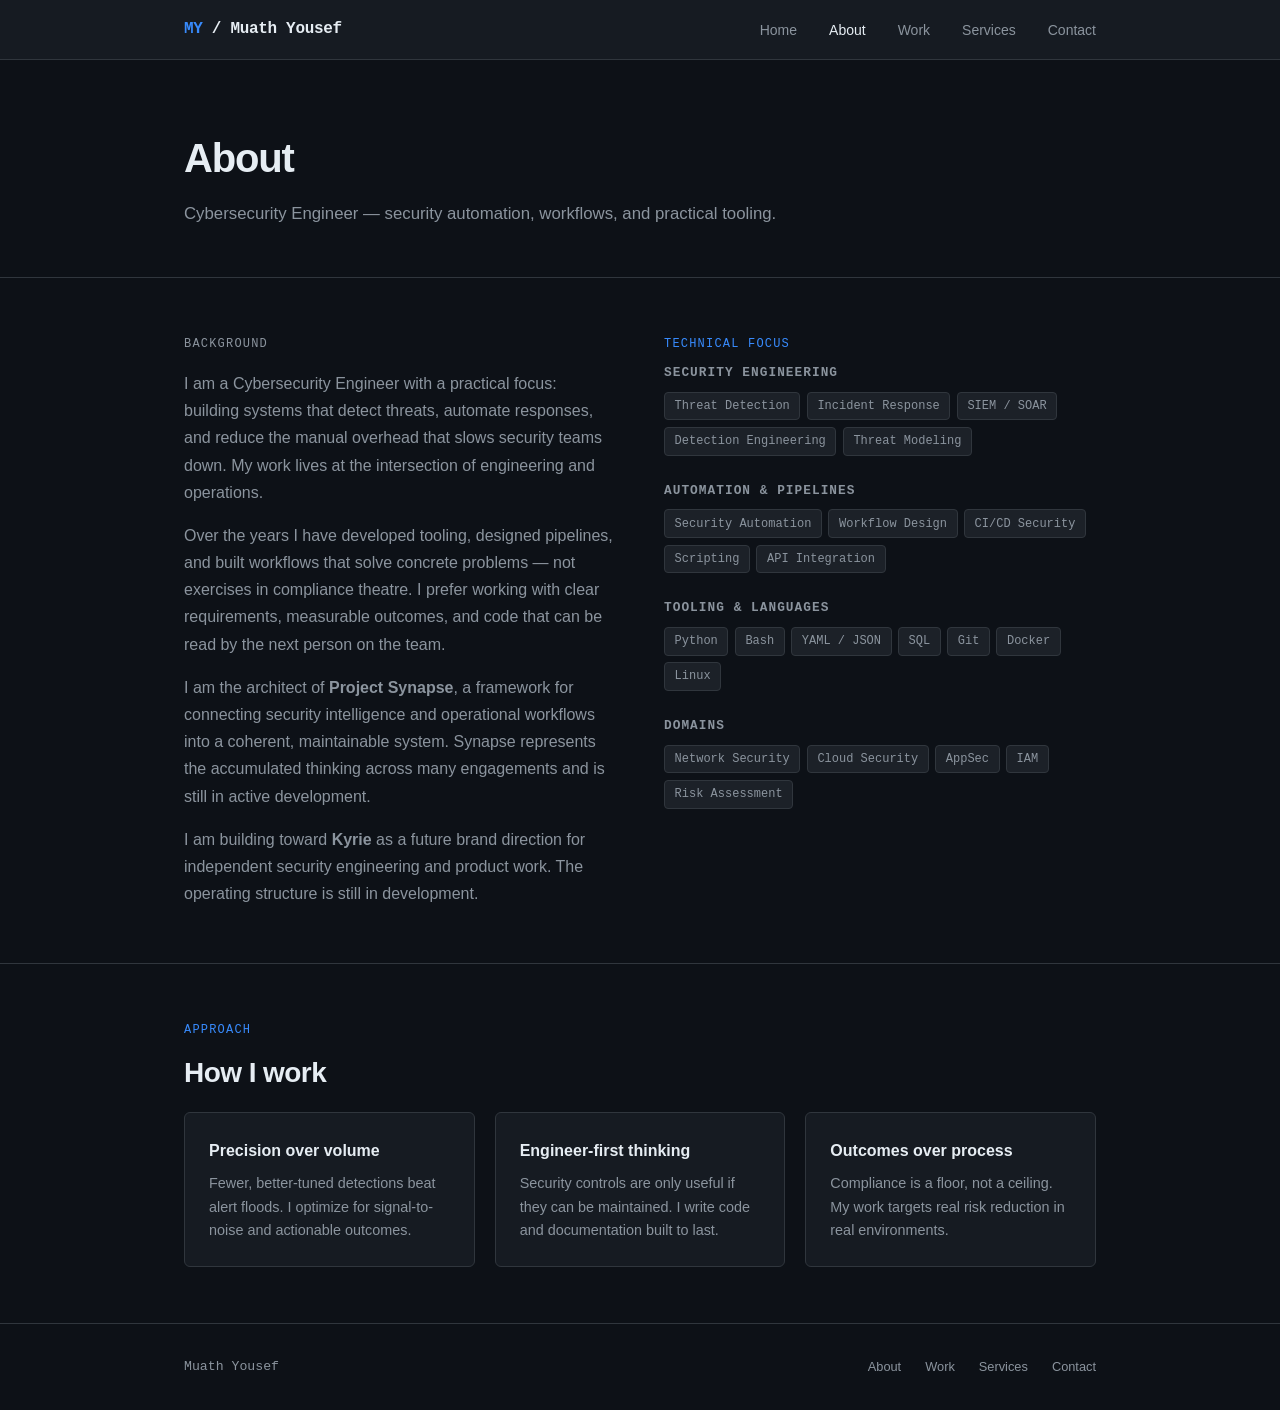
==== commit 869f1a16: "Refine Phase 7 portfolio positioning and consistency" ====
--- a/about.html
+++ b/about.html
@@ -19,7 +19,7 @@
       <ul class="nav-links" role="list">
         <li><a href="index.html">Home</a></li>
         <li><a href="about.html">About</a></li>
-        <li><a href="projects.html">Projects</a></li>
+        <li><a href="projects.html">Work</a></li>
         <li><a href="services.html">Services</a></li>
         <li><a href="contact.html">Contact</a></li>
       </ul>
@@ -65,10 +65,9 @@
               is still in active development.
             </p>
             <p>
-              I am building toward <strong>Kyrie</strong> — a company and
-              brand that will formalize independent security engineering and
-              product work. The foundations are in place; the structure is
-              still taking shape.
+              I am building toward <strong>Kyrie</strong> as a future brand
+              direction for independent security engineering and product work.
+              The operating structure is still in development.
             </p>
           </div>
 
@@ -156,7 +155,7 @@
       <span class="footer-brand">Muath Yousef</span>
       <nav class="footer-links" aria-label="Footer navigation">
         <a href="about.html">About</a>
-        <a href="projects.html">Projects</a>
+        <a href="projects.html">Work</a>
         <a href="services.html">Services</a>
         <a href="contact.html">Contact</a>
       </nav>
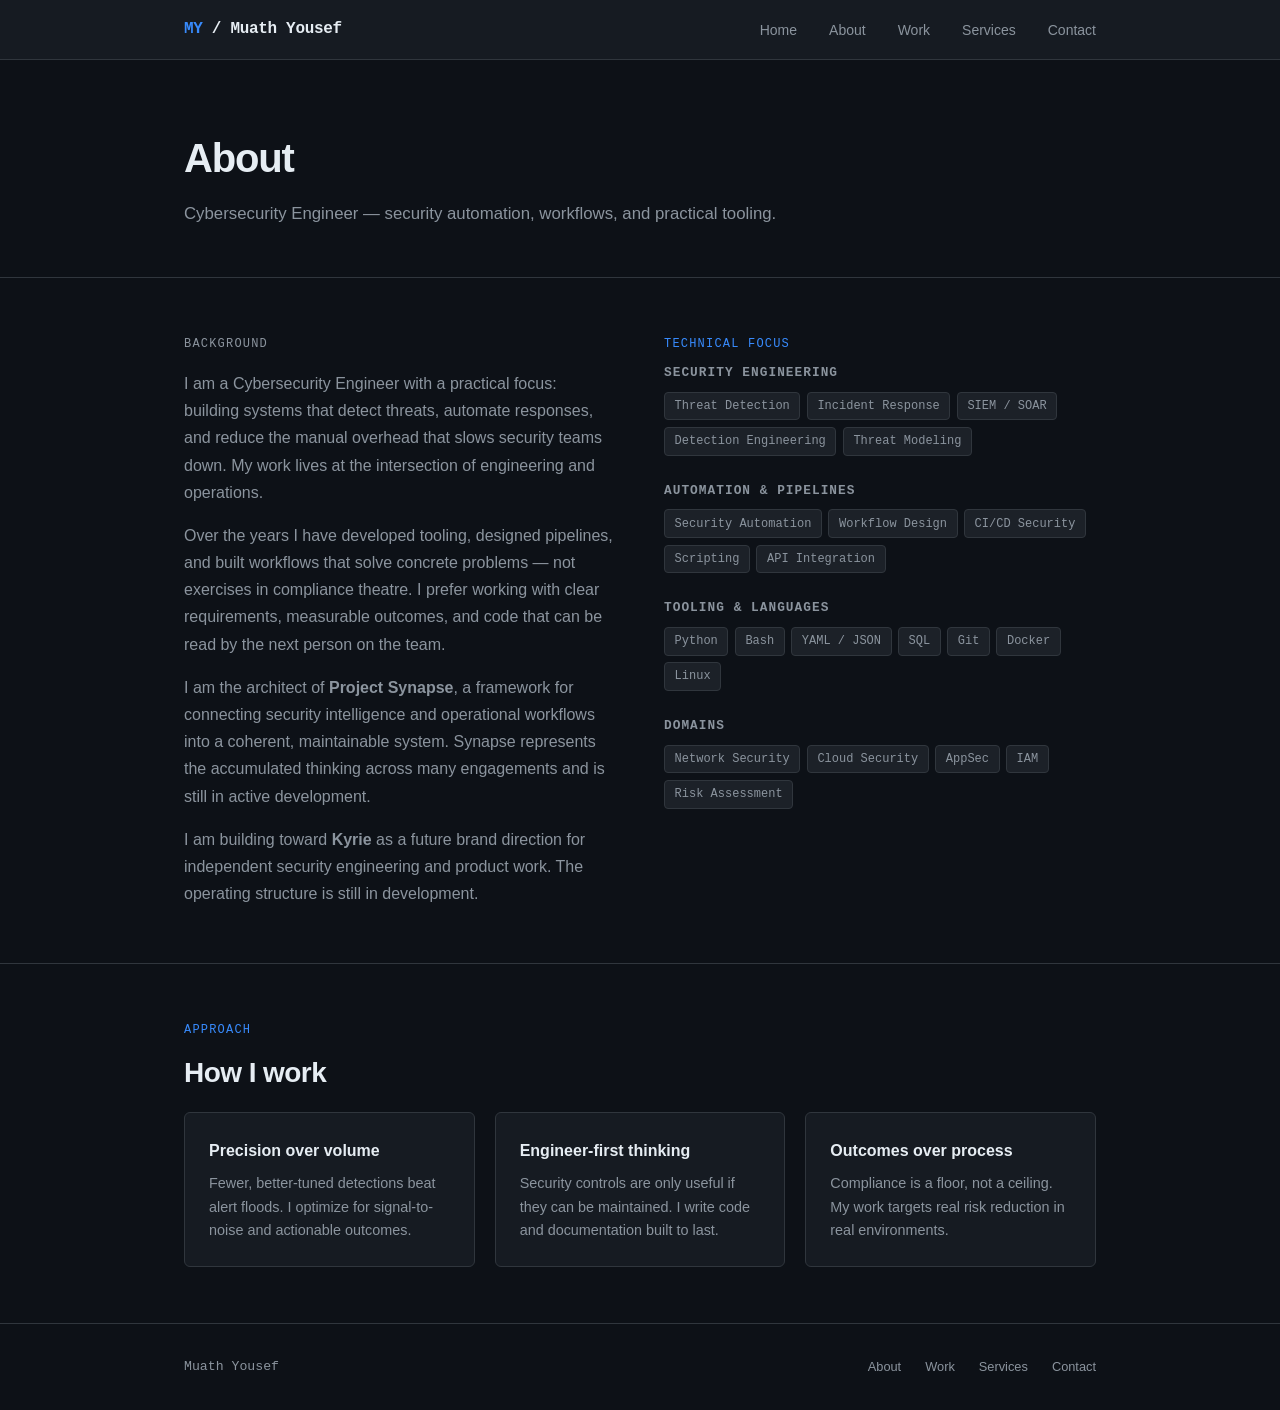
==== commit 15a3f479: "Fix navigation links across portfolio pages" ====
--- a/about.html
+++ b/about.html
@@ -12,16 +12,16 @@
   <!-- Navigation -->
   <nav class="site-nav" aria-label="Main navigation">
     <div class="container nav-inner">
-      <a href="index.html" class="nav-brand"><span>MY</span> / Muath Yousef</a>
+      <a href="./index.html" class="nav-brand"><span>MY</span> / Muath Yousef</a>
       <button class="nav-toggle" aria-label="Toggle navigation" aria-expanded="false">
         <span></span><span></span><span></span>
       </button>
       <ul class="nav-links" role="list">
-        <li><a href="index.html">Home</a></li>
-        <li><a href="about.html">About</a></li>
-        <li><a href="projects.html">Work</a></li>
-        <li><a href="services.html">Services</a></li>
-        <li><a href="contact.html">Contact</a></li>
+        <li><a href="./index.html">Home</a></li>
+        <li><a href="./about.html">About</a></li>
+        <li><a href="./projects.html">Work</a></li>
+        <li><a href="./services.html">Services</a></li>
+        <li><a href="./contact.html">Contact</a></li>
       </ul>
     </div>
   </nav>
@@ -154,10 +154,10 @@
     <div class="container footer-inner">
       <span class="footer-brand">Muath Yousef</span>
       <nav class="footer-links" aria-label="Footer navigation">
-        <a href="about.html">About</a>
-        <a href="projects.html">Work</a>
-        <a href="services.html">Services</a>
-        <a href="contact.html">Contact</a>
+        <a href="./about.html">About</a>
+        <a href="./projects.html">Work</a>
+        <a href="./services.html">Services</a>
+        <a href="./contact.html">Contact</a>
       </nav>
     </div>
   </footer>
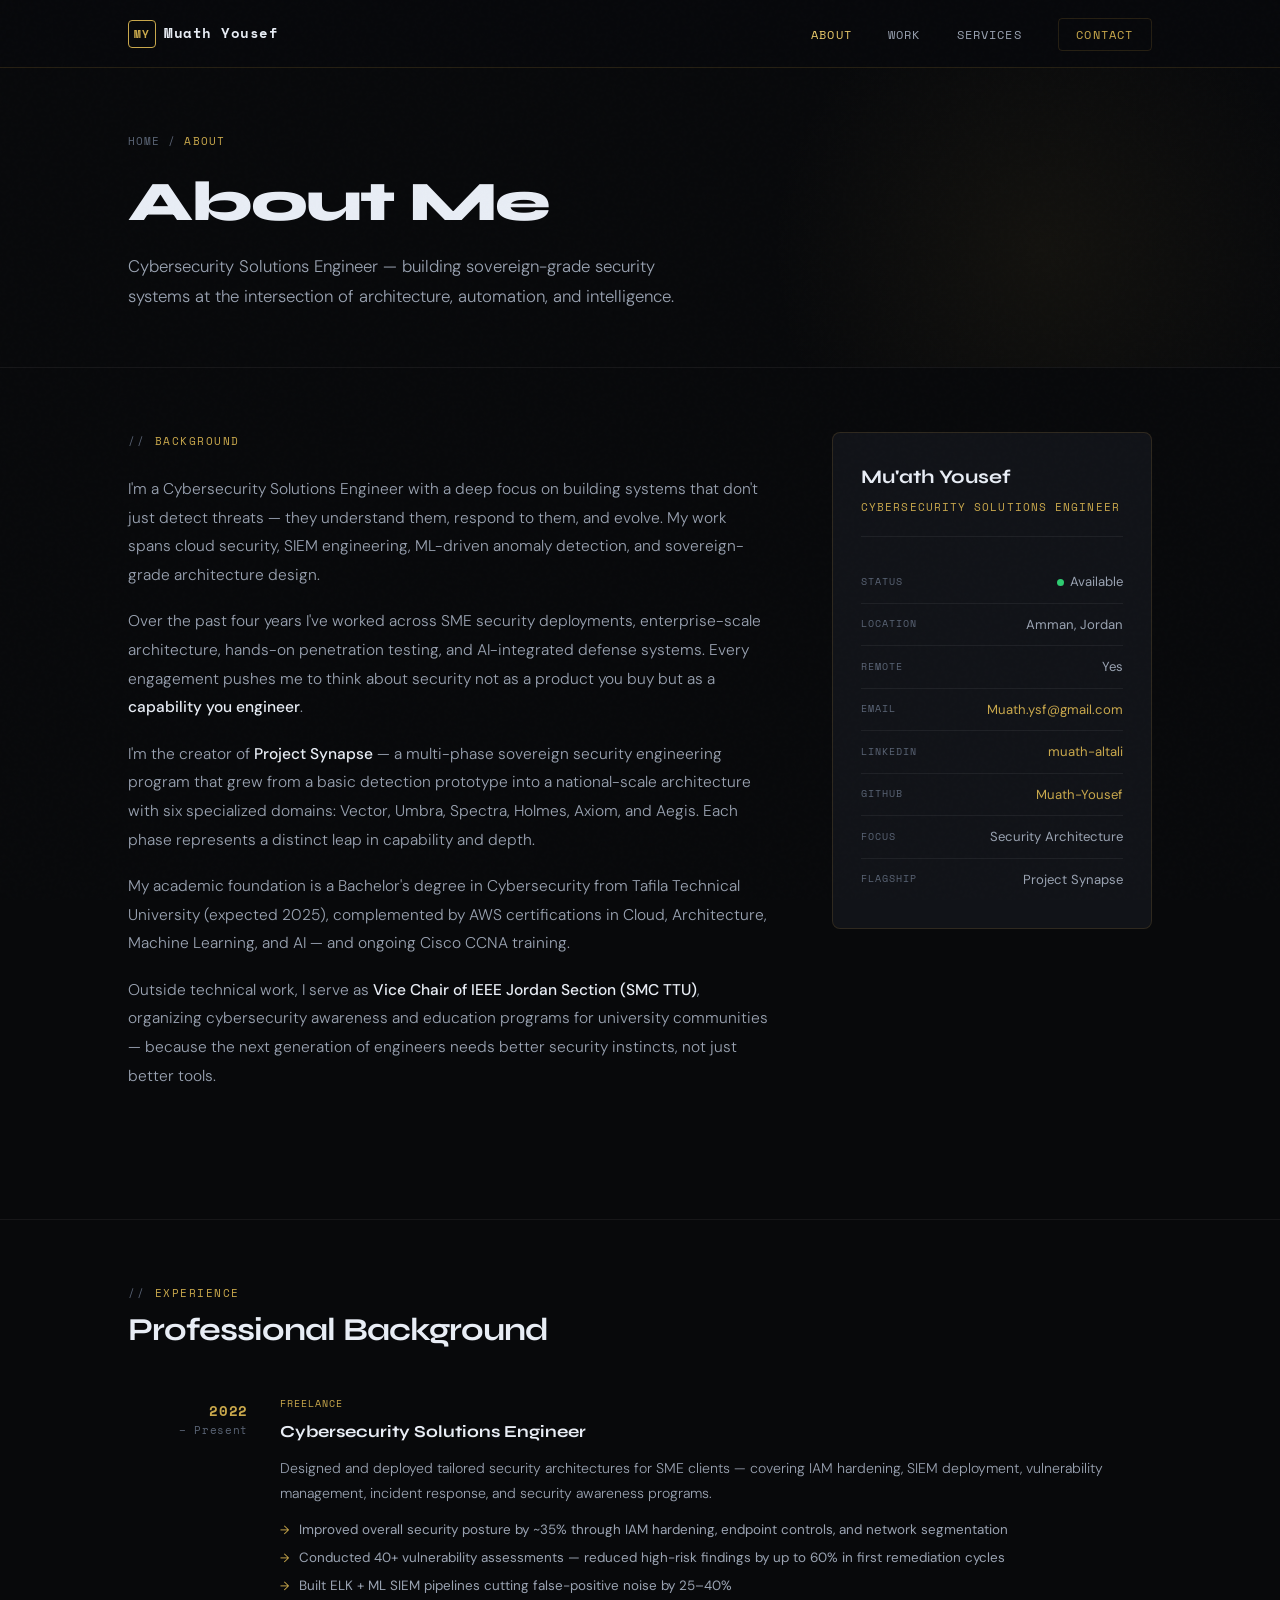
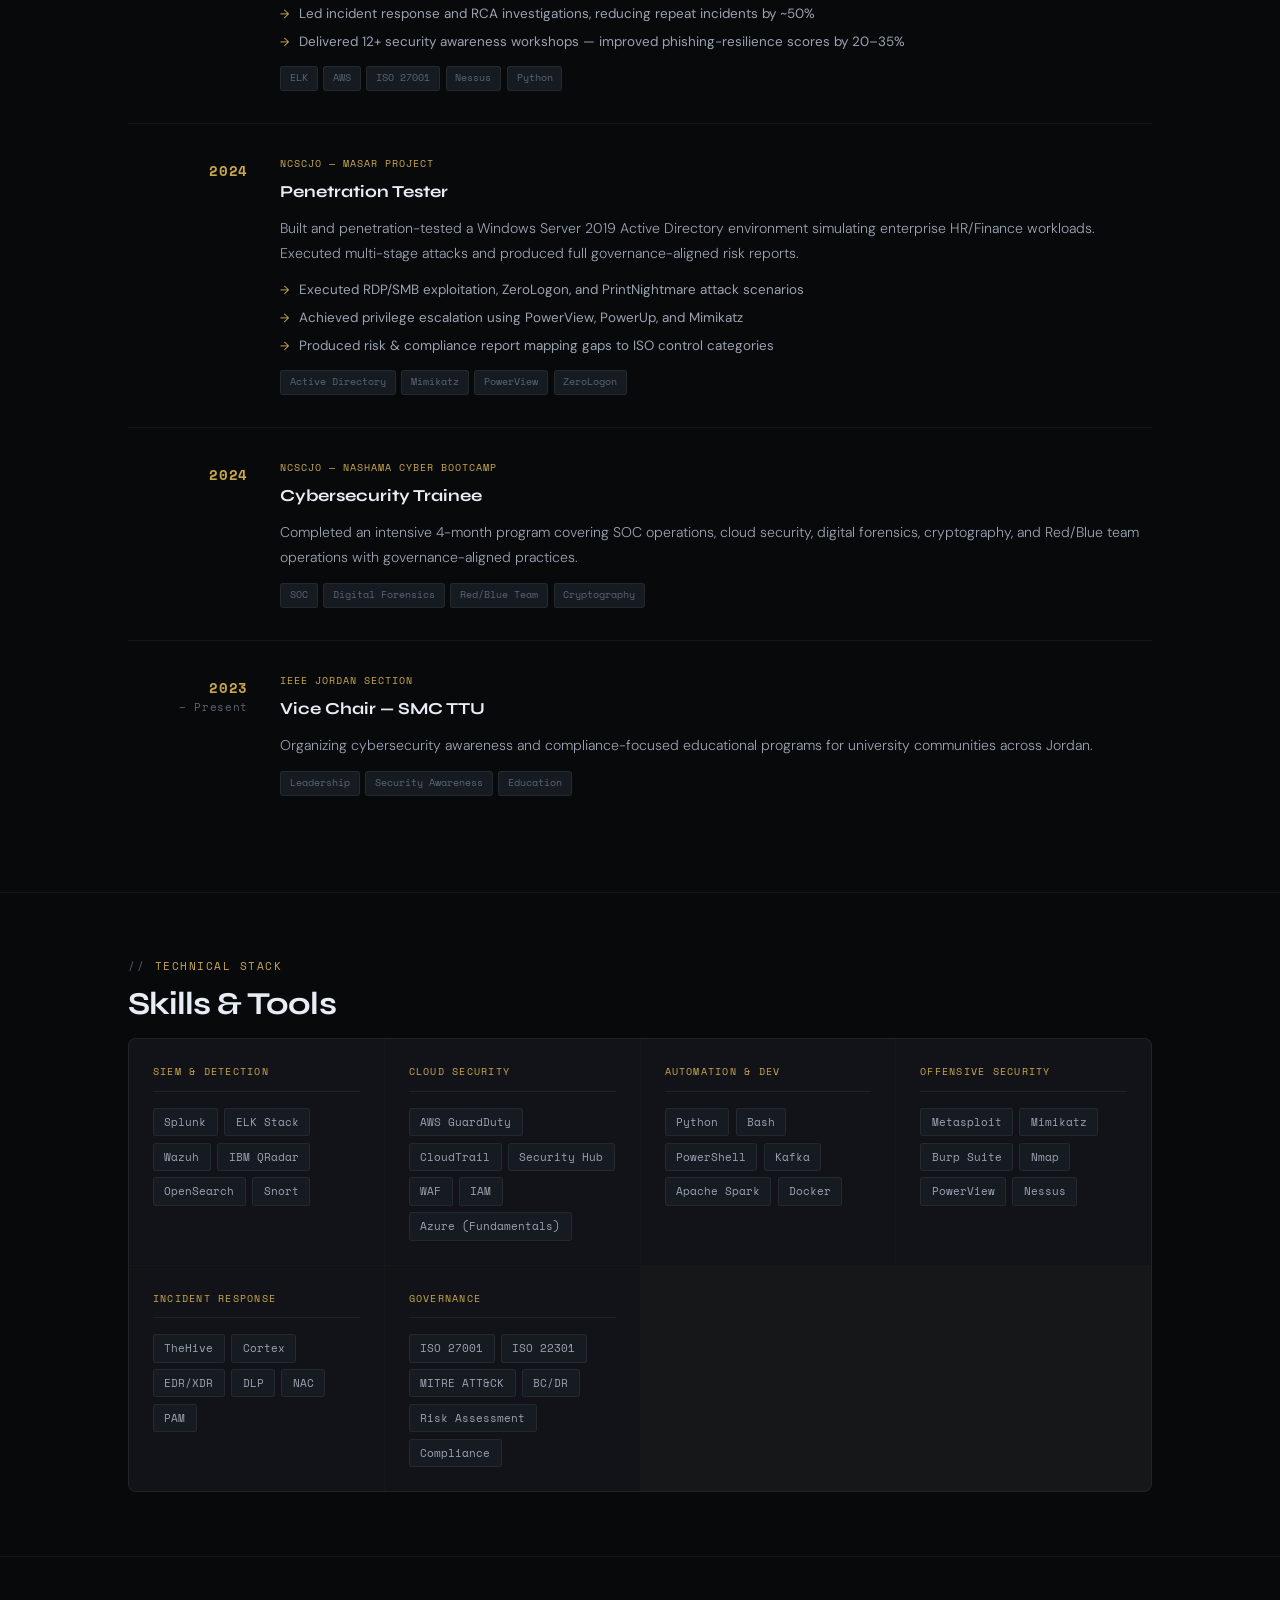
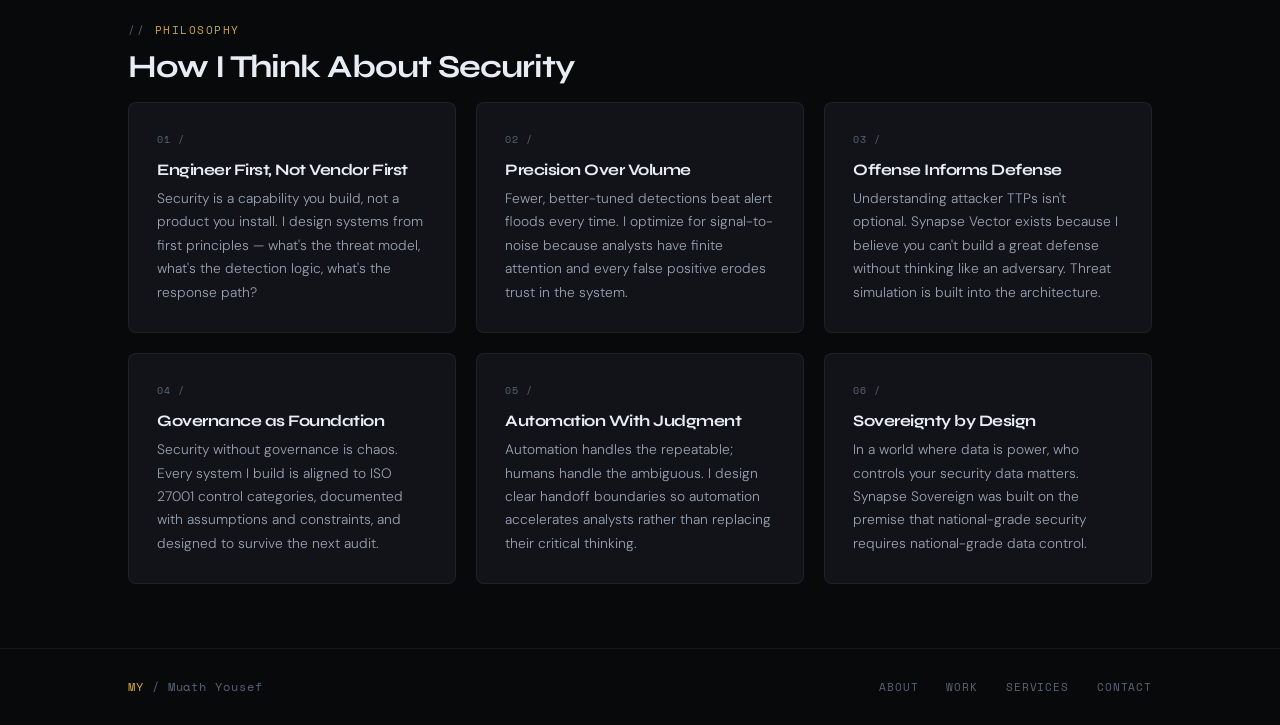
==== commit 4b880016: "feat: redesign about.html — sovereign theme, identity card, experience timeline, skills matrix, phil" ====
--- a/about.html
+++ b/about.html
@@ -3,157 +3,265 @@
 <head>
   <meta charset="UTF-8" />
   <meta name="viewport" content="width=device-width, initial-scale=1.0" />
-  <meta name="description" content="About Muath Yousef — Cybersecurity Engineer focused on security automation, workflows, and practical tooling." />
+  <meta name="description" content="About Muath Yousef — Cybersecurity Solutions Engineer specializing in sovereign security architecture, AI-driven defense, and cloud security." />
   <title>About — Muath Yousef</title>
-  <link rel="stylesheet" href="assets/css/style.css" />
+  <link rel="preconnect" href="https://fonts.googleapis.com">
+  <link rel="preconnect" href="https://fonts.gstatic.com" crossorigin>
+  <link href="https://fonts.googleapis.com/css2?family=Syne:wght@400;600;700;800&family=Space+Mono:wght@400;700&family=DM+Sans:ital,opsz,wght@0,9..40,300;0,9..40,400;0,9..40,500;1,9..40,300&display=swap" rel="stylesheet">
+  <style>
+    :root {
+      --black:#08090b; --deep:#0d0f13; --surface:#111318; --surface-2:#161b22;
+      --border:rgba(180,140,60,0.18); --border-dim:rgba(255,255,255,0.06);
+      --gold:#c9a84c; --gold-bright:#e8c96a; --gold-dim:rgba(201,168,76,0.15); --gold-glow:rgba(201,168,76,0.08);
+      --blue:#3a8fff; --blue-holo:#00d4ff; --blue-dim:rgba(58,143,255,0.12);
+      --text:#e8edf5; --text-2:#9aa3b2; --text-3:#5a6475; --success:#2ecc71;
+      --font-display:'Syne',sans-serif; --font-mono:'Space Mono',monospace; --font-body:'DM Sans',sans-serif;
+      --max-w:1080px; --nav-h:68px; --radius:8px;
+    }
+    *,*::before,*::after{box-sizing:border-box;margin:0;padding:0;}
+    html{scroll-behavior:smooth;}
+    body{font-family:var(--font-body);background:var(--black);color:var(--text);line-height:1.7;font-size:16px;overflow-x:hidden;}
+    body::before{content:'';position:fixed;inset:0;background-image:url("data:image/svg+xml,%3Csvg viewBox='0 0 256 256' xmlns='http://www.w3.org/2000/svg'%3E%3Cfilter id='n'%3E%3CfeTurbulence type='fractalNoise' baseFrequency='0.9' numOctaves='4' stitchTiles='stitch'/%3E%3C/filter%3E%3Crect width='100%25' height='100%25' filter='url(%23n)' opacity='0.04'/%3E%3C/svg%3E");pointer-events:none;z-index:9999;opacity:0.35;}
+    h1,h2,h3,h4{font-family:var(--font-display);letter-spacing:-0.03em;line-height:1.15;}
+    a{color:var(--gold);text-decoration:none;transition:color 0.2s;}
+    a:hover{color:var(--gold-bright);}
+    ul{list-style:none;}
+    .container{width:100%;max-width:var(--max-w);margin-inline:auto;padding-inline:1.75rem;}
+    main{padding-top:var(--nav-h);}
+    .site-nav{position:fixed;top:0;left:0;right:0;z-index:100;height:var(--nav-h);background:rgba(8,9,11,0.82);backdrop-filter:blur(20px) saturate(180%);border-bottom:1px solid var(--border);}
+    .nav-inner{display:flex;align-items:center;justify-content:space-between;height:100%;}
+    .nav-brand{font-family:var(--font-mono);font-size:0.85rem;color:var(--text);font-weight:700;letter-spacing:0.04em;display:flex;align-items:center;gap:0.5rem;}
+    .nav-brand .brand-mark{width:28px;height:28px;border:1.5px solid var(--gold);border-radius:4px;display:flex;align-items:center;justify-content:center;font-size:0.7rem;color:var(--gold);}
+    .nav-links{display:flex;align-items:center;gap:2.25rem;}
+    .nav-links a{font-family:var(--font-mono);font-size:0.72rem;letter-spacing:0.1em;text-transform:uppercase;color:var(--text-2);transition:color 0.2s;}
+    .nav-links a:hover,.nav-links a.active{color:var(--gold-bright);}
+    .nav-cta{padding:0.45rem 1.1rem;border:1px solid var(--border);border-radius:4px;color:var(--gold)!important;transition:background 0.2s,border-color 0.2s!important;}
+    .nav-cta:hover{background:var(--gold-dim);border-color:var(--gold)!important;}
+    .nav-toggle{display:none;flex-direction:column;gap:5px;background:none;border:none;cursor:pointer;padding:4px;}
+    .nav-toggle span{display:block;width:22px;height:1.5px;background:var(--text-2);transition:transform 0.2s,opacity 0.2s;}
+    .page-hero{padding:4rem 0 3.5rem;position:relative;border-bottom:1px solid var(--border-dim);overflow:hidden;}
+    .page-hero::before{content:'';position:absolute;top:-40%;right:-5%;width:600px;height:600px;background:radial-gradient(circle,rgba(201,168,76,0.06) 0%,transparent 65%);pointer-events:none;}
+    .page-hero-inner{position:relative;z-index:1;}
+    .breadcrumb{font-family:var(--font-mono);font-size:0.68rem;letter-spacing:0.1em;text-transform:uppercase;color:var(--text-3);margin-bottom:1.25rem;display:flex;align-items:center;gap:0.5rem;}
+    .breadcrumb a{color:var(--text-3);} .breadcrumb a:hover{color:var(--gold);} .breadcrumb span{color:var(--gold);}
+    .page-hero h1{font-size:clamp(2.2rem,5vw,3.5rem);font-weight:800;margin-bottom:1rem;}
+    .page-hero .subtitle{font-size:1.05rem;color:var(--text-2);max-width:560px;font-weight:300;line-height:1.8;}
+    section{padding:4rem 0;}
+    section+section{border-top:1px solid var(--border-dim);}
+    .section-eyebrow{font-family:var(--font-mono);font-size:0.68rem;letter-spacing:0.14em;text-transform:uppercase;color:var(--gold);margin-bottom:0.6rem;display:flex;align-items:center;gap:0.6rem;}
+    .section-eyebrow::before{content:'//';color:var(--text-3);}
+    .section-title{font-size:clamp(1.4rem,3vw,2rem);font-weight:700;color:var(--text);margin-bottom:1rem;}
+    .about-intro{display:grid;grid-template-columns:1fr 320px;gap:4rem;align-items:start;margin-bottom:4rem;}
+    .about-bio p{color:var(--text-2);margin-bottom:1.1rem;font-size:0.97rem;line-height:1.85;font-weight:300;}
+    .about-bio p strong{color:var(--text);font-weight:500;}
+    .about-bio p:last-child{margin-bottom:0;}
+    .identity-card{background:var(--surface);border:1px solid var(--border);border-radius:var(--radius);padding:1.75rem;position:sticky;top:calc(var(--nav-h) + 1.5rem);}
+    .id-header{margin-bottom:1.5rem;padding-bottom:1.25rem;border-bottom:1px solid var(--border-dim);}
+    .id-name{font-family:var(--font-display);font-size:1.2rem;font-weight:700;color:var(--text);margin-bottom:0.25rem;}
+    .id-title{font-family:var(--font-mono);font-size:0.68rem;letter-spacing:0.1em;text-transform:uppercase;color:var(--gold);}
+    .id-row{display:flex;justify-content:space-between;align-items:center;padding:0.6rem 0;border-bottom:1px solid var(--border-dim);}
+    .id-row:last-of-type{border-bottom:none;}
+    .id-label{font-family:var(--font-mono);font-size:0.62rem;letter-spacing:0.1em;text-transform:uppercase;color:var(--text-3);}
+    .id-value{font-size:0.82rem;color:var(--text-2);}
+    .id-value a{color:var(--gold);font-size:0.82rem;}
+    .status-dot{display:inline-block;width:7px;height:7px;border-radius:50%;background:var(--success);margin-right:0.4rem;}
+    .exp-list{display:flex;flex-direction:column;gap:0;}
+    .exp-item{display:grid;grid-template-columns:120px 1fr;gap:0 2rem;padding:2rem 0;position:relative;}
+    .exp-item+.exp-item{border-top:1px solid var(--border-dim);}
+    .exp-date{font-family:var(--font-mono);font-size:0.68rem;letter-spacing:0.06em;color:var(--text-3);padding-top:0.25rem;text-align:right;line-height:1.5;}
+    .exp-date .year{font-size:0.9rem;color:var(--gold);font-weight:700;display:block;}
+    .exp-org{font-family:var(--font-mono);font-size:0.62rem;letter-spacing:0.1em;text-transform:uppercase;color:var(--gold);margin-bottom:0.3rem;}
+    .exp-role{font-family:var(--font-display);font-size:1.05rem;font-weight:700;color:var(--text);margin-bottom:0.6rem;}
+    .exp-desc{font-size:0.88rem;color:var(--text-2);line-height:1.75;font-weight:300;margin-bottom:0.85rem;}
+    .exp-highlights{display:flex;flex-direction:column;gap:0.4rem;}
+    .exp-highlight{display:flex;align-items:flex-start;gap:0.6rem;font-size:0.84rem;color:var(--text-2);line-height:1.6;}
+    .exp-highlight::before{content:'→';color:var(--gold);flex-shrink:0;font-size:0.75rem;margin-top:0.15rem;}
+    .exp-tags{display:flex;flex-wrap:wrap;gap:0.35rem;margin-top:0.85rem;}
+    .exp-tag{font-family:var(--font-mono);font-size:0.62rem;padding:0.2rem 0.55rem;border-radius:3px;background:var(--surface-2);border:1px solid var(--border-dim);color:var(--text-3);}
+    .skills-matrix{display:grid;grid-template-columns:repeat(auto-fit,minmax(240px,1fr));gap:1px;background:var(--border-dim);border:1px solid var(--border-dim);border-radius:var(--radius);overflow:hidden;}
+    .skill-group{background:var(--surface);padding:1.5rem;}
+    .skill-group-head{font-family:var(--font-mono);font-size:0.65rem;letter-spacing:0.12em;text-transform:uppercase;color:var(--gold);margin-bottom:1rem;padding-bottom:0.6rem;border-bottom:1px solid var(--border-dim);}
+    .skill-tags{display:flex;flex-wrap:wrap;gap:0.4rem;}
+    .skill-tag{font-family:var(--font-mono);font-size:0.68rem;padding:0.25rem 0.65rem;border-radius:3px;background:var(--surface-2);border:1px solid var(--border-dim);color:var(--text-2);transition:border-color 0.2s,color 0.2s;}
+    .skill-tag:hover{border-color:var(--gold);color:var(--gold);}
+    .approach-grid{display:grid;grid-template-columns:repeat(auto-fit,minmax(260px,1fr));gap:1.25rem;}
+    .approach-card{background:var(--surface);border:1px solid var(--border-dim);border-radius:var(--radius);padding:1.75rem;transition:border-color 0.2s;}
+    .approach-card:hover{border-color:var(--border);}
+    .approach-num{font-family:var(--font-mono);font-size:0.65rem;color:var(--text-3);margin-bottom:0.75rem;letter-spacing:0.1em;}
+    .approach-card h3{font-size:1rem;font-weight:700;color:var(--text);margin-bottom:0.5rem;}
+    .approach-card p{font-size:0.86rem;color:var(--text-2);line-height:1.7;font-weight:300;}
+    .site-footer{border-top:1px solid var(--border-dim);padding:1.75rem 0;}
+    .footer-inner{display:flex;align-items:center;justify-content:space-between;flex-wrap:wrap;gap:1rem;}
+    .footer-brand{font-family:var(--font-mono);font-size:0.72rem;color:var(--text-3);letter-spacing:0.08em;}
+    .footer-brand span{color:var(--gold);}
+    .footer-links{display:flex;gap:1.75rem;}
+    .footer-links a{font-family:var(--font-mono);font-size:0.68rem;letter-spacing:0.08em;text-transform:uppercase;color:var(--text-3);transition:color 0.2s;}
+    .footer-links a:hover{color:var(--gold);}
+    @keyframes fadeUp{from{opacity:0;transform:translateY(20px);}to{opacity:1;transform:translateY(0);}}
+    .page-hero-inner>*{opacity:0;animation:fadeUp 0.6s ease forwards;}
+    .breadcrumb{animation-delay:0.05s;} .page-hero h1{animation-delay:0.15s;} .page-hero .subtitle{animation-delay:0.28s;}
+    @media(max-width:900px){.about-intro{grid-template-columns:1fr;gap:2rem;}.identity-card{position:static;}}
+    @media(max-width:768px){
+      .nav-links{display:none;}.nav-toggle{display:flex;}
+      .nav-links.open{display:flex;flex-direction:column;align-items:flex-start;position:absolute;top:var(--nav-h);left:0;right:0;background:rgba(8,9,11,0.97);border-bottom:1px solid var(--border);padding:1rem 0;gap:0;}
+      .nav-links.open li{width:100%;}.nav-links.open a{padding:0.8rem 1.75rem;display:block;width:100%;}
+      .exp-item{grid-template-columns:1fr;gap:0.35rem;}.exp-date{text-align:left;}
+    }
+  </style>
 </head>
 <body>
 
-  <!-- Navigation -->
   <nav class="site-nav" aria-label="Main navigation">
     <div class="container nav-inner">
-      <a href="./index.html" class="nav-brand"><span>MY</span> / Muath Yousef</a>
+      <a href="./index.html" class="nav-brand">
+        <span class="brand-mark">MY</span>Muath Yousef
+      </a>
       <button class="nav-toggle" aria-label="Toggle navigation" aria-expanded="false">
         <span></span><span></span><span></span>
       </button>
       <ul class="nav-links" role="list">
-        <li><a href="./index.html">Home</a></li>
-        <li><a href="./about.html">About</a></li>
+        <li><a href="./about.html" class="active">About</a></li>
         <li><a href="./projects.html">Work</a></li>
         <li><a href="./services.html">Services</a></li>
-        <li><a href="./contact.html">Contact</a></li>
+        <li><a href="./contact.html" class="nav-cta">Contact</a></li>
       </ul>
     </div>
   </nav>
 
   <main>
 
-    <!-- Page header -->
-    <div class="page-header">
-      <div class="container">
-        <h1>About</h1>
-        <p class="subtitle">Cybersecurity Engineer — security automation, workflows, and practical tooling.</p>
+    <div class="page-hero">
+      <div class="container">
+        <div class="page-hero-inner">
+          <div class="breadcrumb"><a href="./index.html">Home</a> / <span>About</span></div>
+          <h1>About Me</h1>
+          <p class="subtitle">Cybersecurity Solutions Engineer — building sovereign-grade security systems at the intersection of architecture, automation, and intelligence.</p>
+        </div>
       </div>
     </div>
 
-    <!-- Bio & Skills -->
-    <section>
-      <div class="container">
-        <div class="about-grid">
-
-          <!-- Bio -->
+    <section>
+      <div class="container">
+        <div class="about-intro">
           <div class="about-bio">
-            <p class="section-label">Background</p>
-            <p>
-              I am a Cybersecurity Engineer with a practical focus: building
-              systems that detect threats, automate responses, and reduce the
-              manual overhead that slows security teams down. My work lives at
-              the intersection of engineering and operations.
-            </p>
-            <p>
-              Over the years I have developed tooling, designed pipelines, and
-              built workflows that solve concrete problems — not exercises in
-              compliance theatre. I prefer working with clear requirements,
-              measurable outcomes, and code that can be read by the next
-              person on the team.
-            </p>
-            <p>
-              I am the architect of <strong>Project Synapse</strong>, a
-              framework for connecting security intelligence and operational
-              workflows into a coherent, maintainable system. Synapse
-              represents the accumulated thinking across many engagements and
-              is still in active development.
-            </p>
-            <p>
-              I am building toward <strong>Kyrie</strong> as a future brand
-              direction for independent security engineering and product work.
-              The operating structure is still in development.
-            </p>
-          </div>
-
-          <!-- Skills -->
-          <div class="about-skills">
-            <p class="section-label">Technical Focus</p>
-
-            <div class="skill-group">
-              <h4>Security Engineering</h4>
-              <div class="tag-list">
-                <span class="tag">Threat Detection</span>
-                <span class="tag">Incident Response</span>
-                <span class="tag">SIEM / SOAR</span>
-                <span class="tag">Detection Engineering</span>
-                <span class="tag">Threat Modeling</span>
+            <div class="section-eyebrow" style="margin-bottom:1.5rem;">Background</div>
+            <p>I'm a Cybersecurity Solutions Engineer with a deep focus on building systems that don't just detect threats — they understand them, respond to them, and evolve. My work spans cloud security, SIEM engineering, ML-driven anomaly detection, and sovereign-grade architecture design.</p>
+            <p>Over the past four years I've worked across SME security deployments, enterprise-scale architecture, hands-on penetration testing, and AI-integrated defense systems. Every engagement pushes me to think about security not as a product you buy but as a <strong>capability you engineer</strong>.</p>
+            <p>I'm the creator of <strong>Project Synapse</strong> — a multi-phase sovereign security engineering program that grew from a basic detection prototype into a national-scale architecture with six specialized domains: Vector, Umbra, Spectra, Holmes, Axiom, and Aegis. Each phase represents a distinct leap in capability and depth.</p>
+            <p>My academic foundation is a Bachelor's degree in Cybersecurity from Tafila Technical University (expected 2025), complemented by AWS certifications in Cloud, Architecture, Machine Learning, and AI — and ongoing Cisco CCNA training.</p>
+            <p>Outside technical work, I serve as <strong>Vice Chair of IEEE Jordan Section (SMC TTU)</strong>, organizing cybersecurity awareness and education programs for university communities — because the next generation of engineers needs better security instincts, not just better tools.</p>
+          </div>
+          <div class="identity-card">
+            <div class="id-header">
+              <div class="id-name">Mu'ath Yousef</div>
+              <div class="id-title">Cybersecurity Solutions Engineer</div>
+            </div>
+            <div class="id-row"><span class="id-label">Status</span><span class="id-value"><span class="status-dot"></span>Available</span></div>
+            <div class="id-row"><span class="id-label">Location</span><span class="id-value">Amman, Jordan</span></div>
+            <div class="id-row"><span class="id-label">Remote</span><span class="id-value">Yes</span></div>
+            <div class="id-row"><span class="id-label">Email</span><span class="id-value"><a href="mailto:Muath.ysf@gmail.com">Muath.ysf@gmail.com</a></span></div>
+            <div class="id-row"><span class="id-label">LinkedIn</span><span class="id-value"><a href="https://linkedin.com/in/muath-altali" target="_blank">muath-altali</a></span></div>
+            <div class="id-row"><span class="id-label">GitHub</span><span class="id-value"><a href="https://github.com/Muath-Yousef" target="_blank">Muath-Yousef</a></span></div>
+            <div class="id-row"><span class="id-label">Focus</span><span class="id-value">Security Architecture</span></div>
+            <div class="id-row"><span class="id-label">Flagship</span><span class="id-value">Project Synapse</span></div>
+          </div>
+        </div>
+      </div>
+    </section>
+
+    <section>
+      <div class="container">
+        <div class="section-eyebrow">Experience</div>
+        <h2 class="section-title">Professional Background</h2>
+        <div class="exp-list">
+          <div class="exp-item">
+            <div class="exp-date"><span class="year">2022</span>– Present</div>
+            <div class="exp-body">
+              <div class="exp-org">Freelance</div>
+              <div class="exp-role">Cybersecurity Solutions Engineer</div>
+              <p class="exp-desc">Designed and deployed tailored security architectures for SME clients — covering IAM hardening, SIEM deployment, vulnerability management, incident response, and security awareness programs.</p>
+              <div class="exp-highlights">
+                <div class="exp-highlight">Improved overall security posture by ~35% through IAM hardening, endpoint controls, and network segmentation</div>
+                <div class="exp-highlight">Conducted 40+ vulnerability assessments — reduced high-risk findings by up to 60% in first remediation cycles</div>
+                <div class="exp-highlight">Built ELK + ML SIEM pipelines cutting false-positive noise by 25–40%</div>
+                <div class="exp-highlight">Led incident response and RCA investigations, reducing repeat incidents by ~50%</div>
+                <div class="exp-highlight">Delivered 12+ security awareness workshops — improved phishing-resilience scores by 20–35%</div>
               </div>
-            </div>
-
-            <div class="skill-group">
-              <h4>Automation &amp; Pipelines</h4>
-              <div class="tag-list">
-                <span class="tag">Security Automation</span>
-                <span class="tag">Workflow Design</span>
-                <span class="tag">CI/CD Security</span>
-                <span class="tag">Scripting</span>
-                <span class="tag">API Integration</span>
+              <div class="exp-tags"><span class="exp-tag">ELK</span><span class="exp-tag">AWS</span><span class="exp-tag">ISO 27001</span><span class="exp-tag">Nessus</span><span class="exp-tag">Python</span></div>
+            </div>
+          </div>
+          <div class="exp-item">
+            <div class="exp-date"><span class="year">2024</span></div>
+            <div class="exp-body">
+              <div class="exp-org">NCSCJO — MASAR Project</div>
+              <div class="exp-role">Penetration Tester</div>
+              <p class="exp-desc">Built and penetration-tested a Windows Server 2019 Active Directory environment simulating enterprise HR/Finance workloads. Executed multi-stage attacks and produced full governance-aligned risk reports.</p>
+              <div class="exp-highlights">
+                <div class="exp-highlight">Executed RDP/SMB exploitation, ZeroLogon, and PrintNightmare attack scenarios</div>
+                <div class="exp-highlight">Achieved privilege escalation using PowerView, PowerUp, and Mimikatz</div>
+                <div class="exp-highlight">Produced risk &amp; compliance report mapping gaps to ISO control categories</div>
               </div>
-            </div>
-
-            <div class="skill-group">
-              <h4>Tooling &amp; Languages</h4>
-              <div class="tag-list">
-                <span class="tag">Python</span>
-                <span class="tag">Bash</span>
-                <span class="tag">YAML / JSON</span>
-                <span class="tag">SQL</span>
-                <span class="tag">Git</span>
-                <span class="tag">Docker</span>
-                <span class="tag">Linux</span>
-              </div>
-            </div>
-
-            <div class="skill-group">
-              <h4>Domains</h4>
-              <div class="tag-list">
-                <span class="tag">Network Security</span>
-                <span class="tag">Cloud Security</span>
-                <span class="tag">AppSec</span>
-                <span class="tag">IAM</span>
-                <span class="tag">Risk Assessment</span>
-              </div>
-            </div>
-          </div>
-        </div>
-      </div>
-    </section>
-
-    <!-- Approach -->
-    <section>
-      <div class="container">
-        <p class="section-label">Approach</p>
-        <h2 class="section-title">How I work</h2>
-        <div class="grid-3">
-          <div class="card">
-            <h3>Precision over volume</h3>
-            <p>Fewer, better-tuned detections beat alert floods. I optimize for signal-to-noise and actionable outcomes.</p>
-          </div>
-          <div class="card">
-            <h3>Engineer-first thinking</h3>
-            <p>Security controls are only useful if they can be maintained. I write code and documentation built to last.</p>
-          </div>
-          <div class="card">
-            <h3>Outcomes over process</h3>
-            <p>Compliance is a floor, not a ceiling. My work targets real risk reduction in real environments.</p>
-          </div>
+              <div class="exp-tags"><span class="exp-tag">Active Directory</span><span class="exp-tag">Mimikatz</span><span class="exp-tag">PowerView</span><span class="exp-tag">ZeroLogon</span></div>
+            </div>
+          </div>
+          <div class="exp-item">
+            <div class="exp-date"><span class="year">2024</span></div>
+            <div class="exp-body">
+              <div class="exp-org">NCSCJO — Nashama Cyber Bootcamp</div>
+              <div class="exp-role">Cybersecurity Trainee</div>
+              <p class="exp-desc">Completed an intensive 4-month program covering SOC operations, cloud security, digital forensics, cryptography, and Red/Blue team operations with governance-aligned practices.</p>
+              <div class="exp-tags"><span class="exp-tag">SOC</span><span class="exp-tag">Digital Forensics</span><span class="exp-tag">Red/Blue Team</span><span class="exp-tag">Cryptography</span></div>
+            </div>
+          </div>
+          <div class="exp-item">
+            <div class="exp-date"><span class="year">2023</span>– Present</div>
+            <div class="exp-body">
+              <div class="exp-org">IEEE Jordan Section</div>
+              <div class="exp-role">Vice Chair — SMC TTU</div>
+              <p class="exp-desc">Organizing cybersecurity awareness and compliance-focused educational programs for university communities across Jordan.</p>
+              <div class="exp-tags"><span class="exp-tag">Leadership</span><span class="exp-tag">Security Awareness</span><span class="exp-tag">Education</span></div>
+            </div>
+          </div>
+        </div>
+      </div>
+    </section>
+
+    <section>
+      <div class="container">
+        <div class="section-eyebrow">Technical Stack</div>
+        <h2 class="section-title">Skills &amp; Tools</h2>
+        <div class="skills-matrix">
+          <div class="skill-group"><div class="skill-group-head">SIEM &amp; Detection</div><div class="skill-tags"><span class="skill-tag">Splunk</span><span class="skill-tag">ELK Stack</span><span class="skill-tag">Wazuh</span><span class="skill-tag">IBM QRadar</span><span class="skill-tag">OpenSearch</span><span class="skill-tag">Snort</span></div></div>
+          <div class="skill-group"><div class="skill-group-head">Cloud Security</div><div class="skill-tags"><span class="skill-tag">AWS GuardDuty</span><span class="skill-tag">CloudTrail</span><span class="skill-tag">Security Hub</span><span class="skill-tag">WAF</span><span class="skill-tag">IAM</span><span class="skill-tag">Azure (Fundamentals)</span></div></div>
+          <div class="skill-group"><div class="skill-group-head">Automation &amp; Dev</div><div class="skill-tags"><span class="skill-tag">Python</span><span class="skill-tag">Bash</span><span class="skill-tag">PowerShell</span><span class="skill-tag">Kafka</span><span class="skill-tag">Apache Spark</span><span class="skill-tag">Docker</span></div></div>
+          <div class="skill-group"><div class="skill-group-head">Offensive Security</div><div class="skill-tags"><span class="skill-tag">Metasploit</span><span class="skill-tag">Mimikatz</span><span class="skill-tag">Burp Suite</span><span class="skill-tag">Nmap</span><span class="skill-tag">PowerView</span><span class="skill-tag">Nessus</span></div></div>
+          <div class="skill-group"><div class="skill-group-head">Incident Response</div><div class="skill-tags"><span class="skill-tag">TheHive</span><span class="skill-tag">Cortex</span><span class="skill-tag">EDR/XDR</span><span class="skill-tag">DLP</span><span class="skill-tag">NAC</span><span class="skill-tag">PAM</span></div></div>
+          <div class="skill-group"><div class="skill-group-head">Governance</div><div class="skill-tags"><span class="skill-tag">ISO 27001</span><span class="skill-tag">ISO 22301</span><span class="skill-tag">MITRE ATT&CK</span><span class="skill-tag">BC/DR</span><span class="skill-tag">Risk Assessment</span><span class="skill-tag">Compliance</span></div></div>
+        </div>
+      </div>
+    </section>
+
+    <section>
+      <div class="container">
+        <div class="section-eyebrow">Philosophy</div>
+        <h2 class="section-title">How I Think About Security</h2>
+        <div class="approach-grid">
+          <div class="approach-card"><div class="approach-num">01 /</div><h3>Engineer First, Not Vendor First</h3><p>Security is a capability you build, not a product you install. I design systems from first principles — what's the threat model, what's the detection logic, what's the response path?</p></div>
+          <div class="approach-card"><div class="approach-num">02 /</div><h3>Precision Over Volume</h3><p>Fewer, better-tuned detections beat alert floods every time. I optimize for signal-to-noise because analysts have finite attention and every false positive erodes trust in the system.</p></div>
+          <div class="approach-card"><div class="approach-num">03 /</div><h3>Offense Informs Defense</h3><p>Understanding attacker TTPs isn't optional. Synapse Vector exists because I believe you can't build a great defense without thinking like an adversary. Threat simulation is built into the architecture.</p></div>
+          <div class="approach-card"><div class="approach-num">04 /</div><h3>Governance as Foundation</h3><p>Security without governance is chaos. Every system I build is aligned to ISO 27001 control categories, documented with assumptions and constraints, and designed to survive the next audit.</p></div>
+          <div class="approach-card"><div class="approach-num">05 /</div><h3>Automation With Judgment</h3><p>Automation handles the repeatable; humans handle the ambiguous. I design clear handoff boundaries so automation accelerates analysts rather than replacing their critical thinking.</p></div>
+          <div class="approach-card"><div class="approach-num">06 /</div><h3>Sovereignty by Design</h3><p>In a world where data is power, who controls your security data matters. Synapse Sovereign was built on the premise that national-grade security requires national-grade data control.</p></div>
         </div>
       </div>
     </section>
 
   </main>
 
-  <!-- Footer -->
   <footer class="site-footer">
     <div class="container footer-inner">
-      <span class="footer-brand">Muath Yousef</span>
-      <nav class="footer-links" aria-label="Footer navigation">
+      <span class="footer-brand"><span>MY</span> / Muath Yousef</span>
+      <nav class="footer-links">
         <a href="./about.html">About</a>
         <a href="./projects.html">Work</a>
         <a href="./services.html">Services</a>
@@ -162,6 +270,15 @@
     </div>
   </footer>
 
-  <script src="assets/js/main.js"></script>
+  <script>
+    const toggle = document.querySelector('.nav-toggle');
+    const navLinks = document.querySelector('.nav-links');
+    if (toggle && navLinks) {
+      toggle.addEventListener('click', () => {
+        const open = navLinks.classList.toggle('open');
+        toggle.setAttribute('aria-expanded', open);
+      });
+    }
+  </script>
 </body>
 </html>
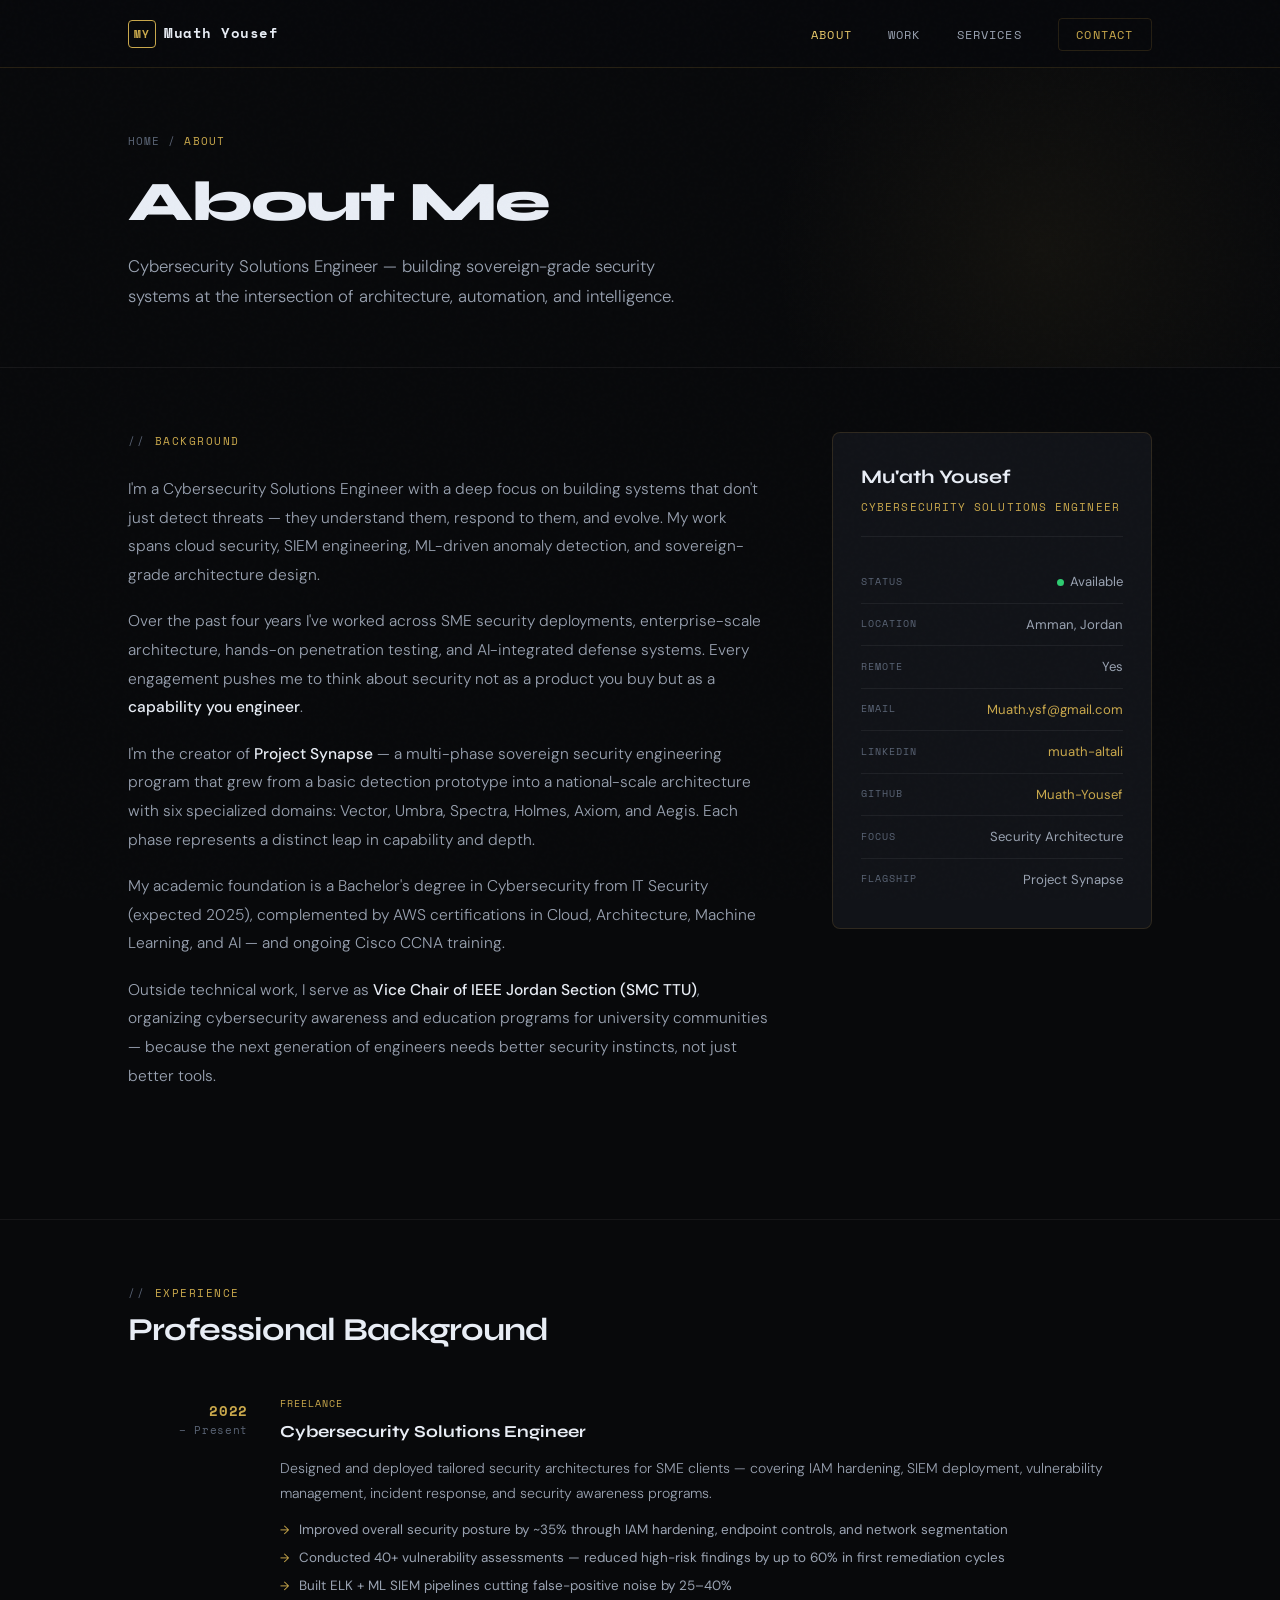
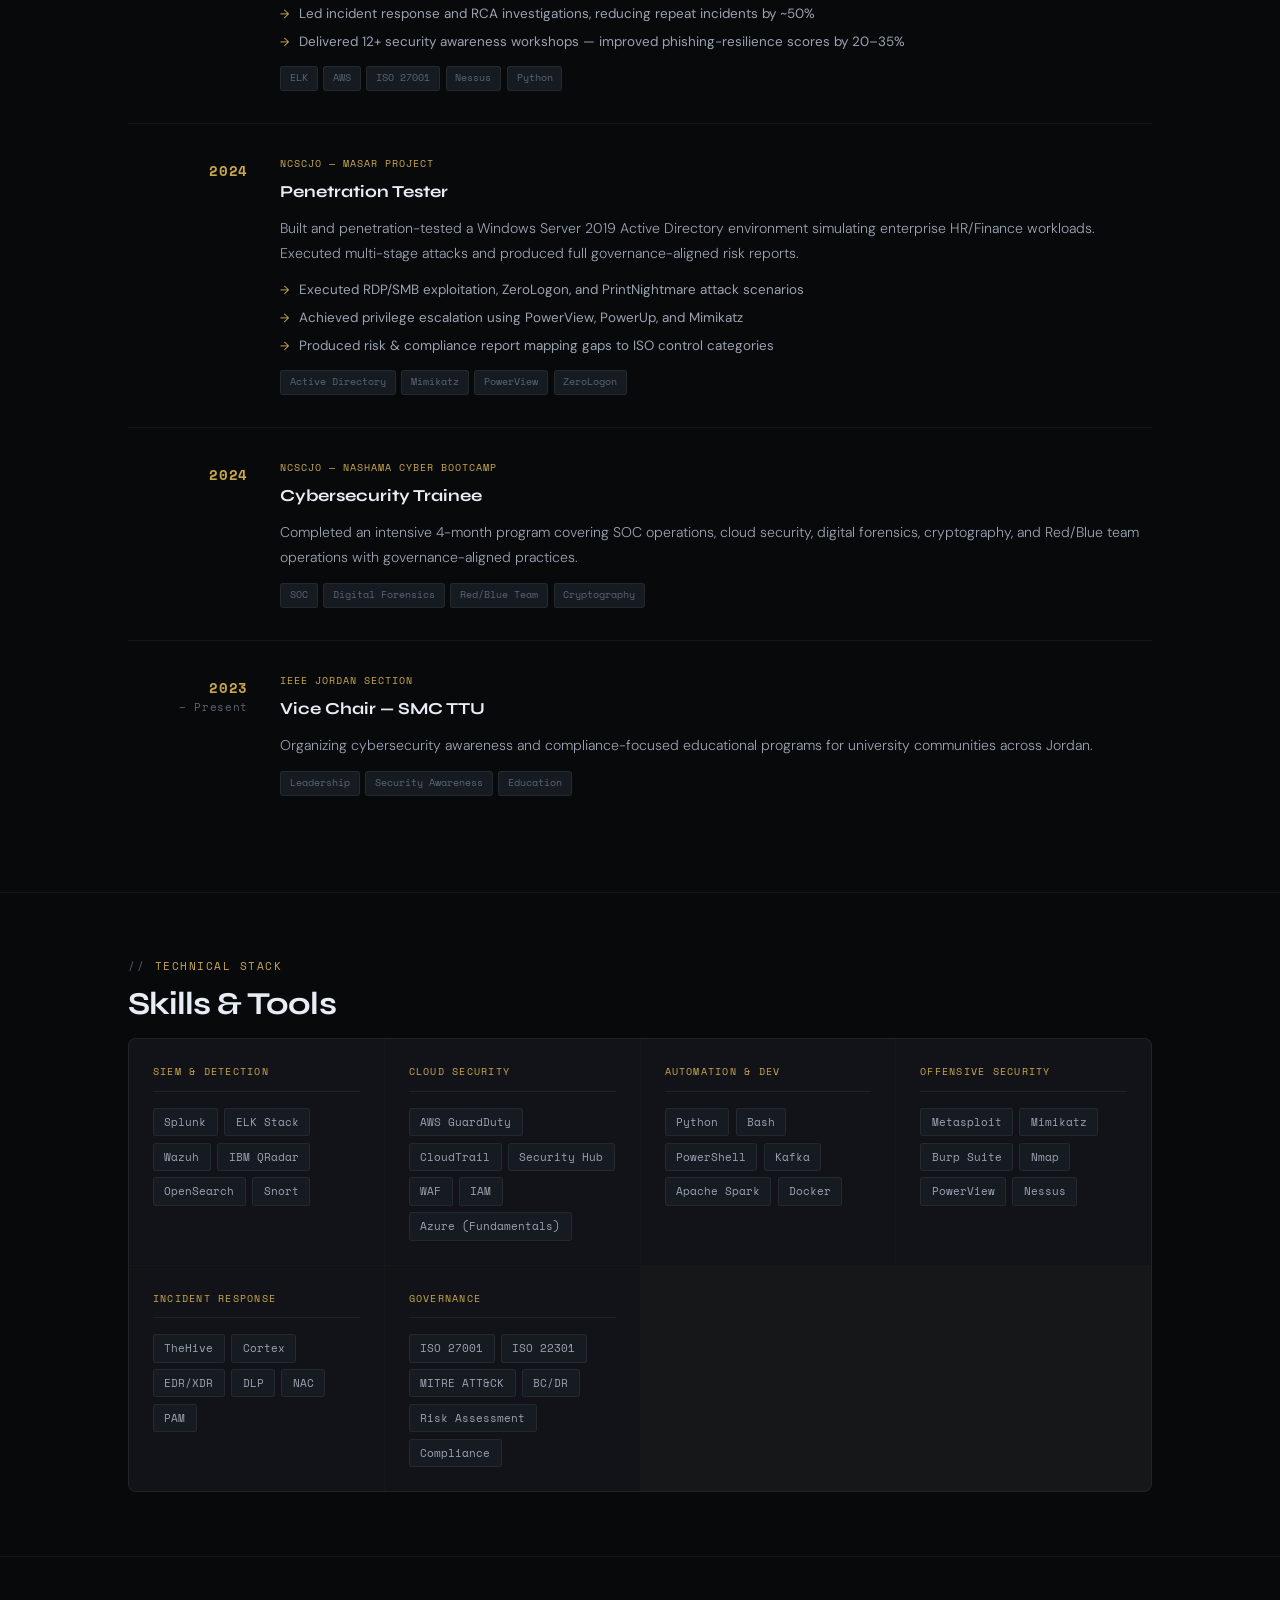
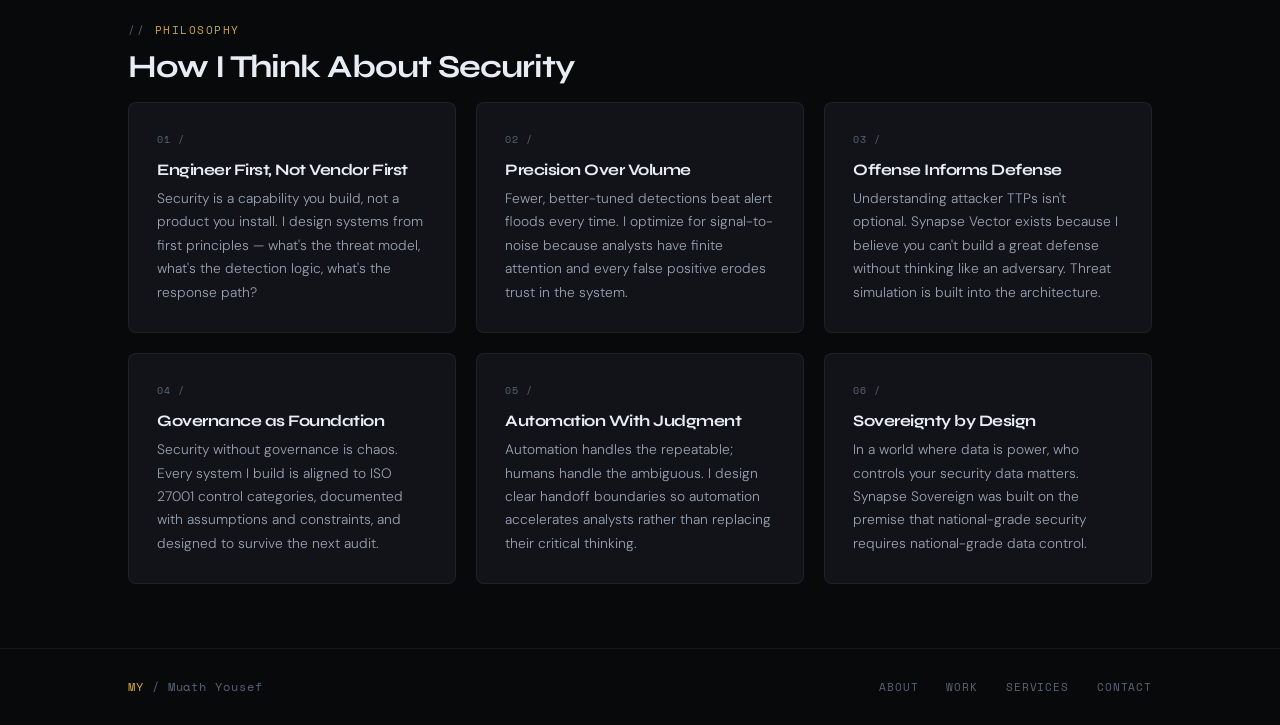
==== commit 99e5e2d8: "Replace "Tafila Technical University" with "IT Security" in about.html Agent-Logs-Url: https://githu" ====
--- a/about.html
+++ b/about.html
@@ -148,7 +148,7 @@
             <p>I'm a Cybersecurity Solutions Engineer with a deep focus on building systems that don't just detect threats — they understand them, respond to them, and evolve. My work spans cloud security, SIEM engineering, ML-driven anomaly detection, and sovereign-grade architecture design.</p>
             <p>Over the past four years I've worked across SME security deployments, enterprise-scale architecture, hands-on penetration testing, and AI-integrated defense systems. Every engagement pushes me to think about security not as a product you buy but as a <strong>capability you engineer</strong>.</p>
             <p>I'm the creator of <strong>Project Synapse</strong> — a multi-phase sovereign security engineering program that grew from a basic detection prototype into a national-scale architecture with six specialized domains: Vector, Umbra, Spectra, Holmes, Axiom, and Aegis. Each phase represents a distinct leap in capability and depth.</p>
-            <p>My academic foundation is a Bachelor's degree in Cybersecurity from Tafila Technical University (expected 2025), complemented by AWS certifications in Cloud, Architecture, Machine Learning, and AI — and ongoing Cisco CCNA training.</p>
+            <p>My academic foundation is a Bachelor's degree in Cybersecurity from IT Security (expected 2025), complemented by AWS certifications in Cloud, Architecture, Machine Learning, and AI — and ongoing Cisco CCNA training.</p>
             <p>Outside technical work, I serve as <strong>Vice Chair of IEEE Jordan Section (SMC TTU)</strong>, organizing cybersecurity awareness and education programs for university communities — because the next generation of engineers needs better security instincts, not just better tools.</p>
           </div>
           <div class="identity-card">
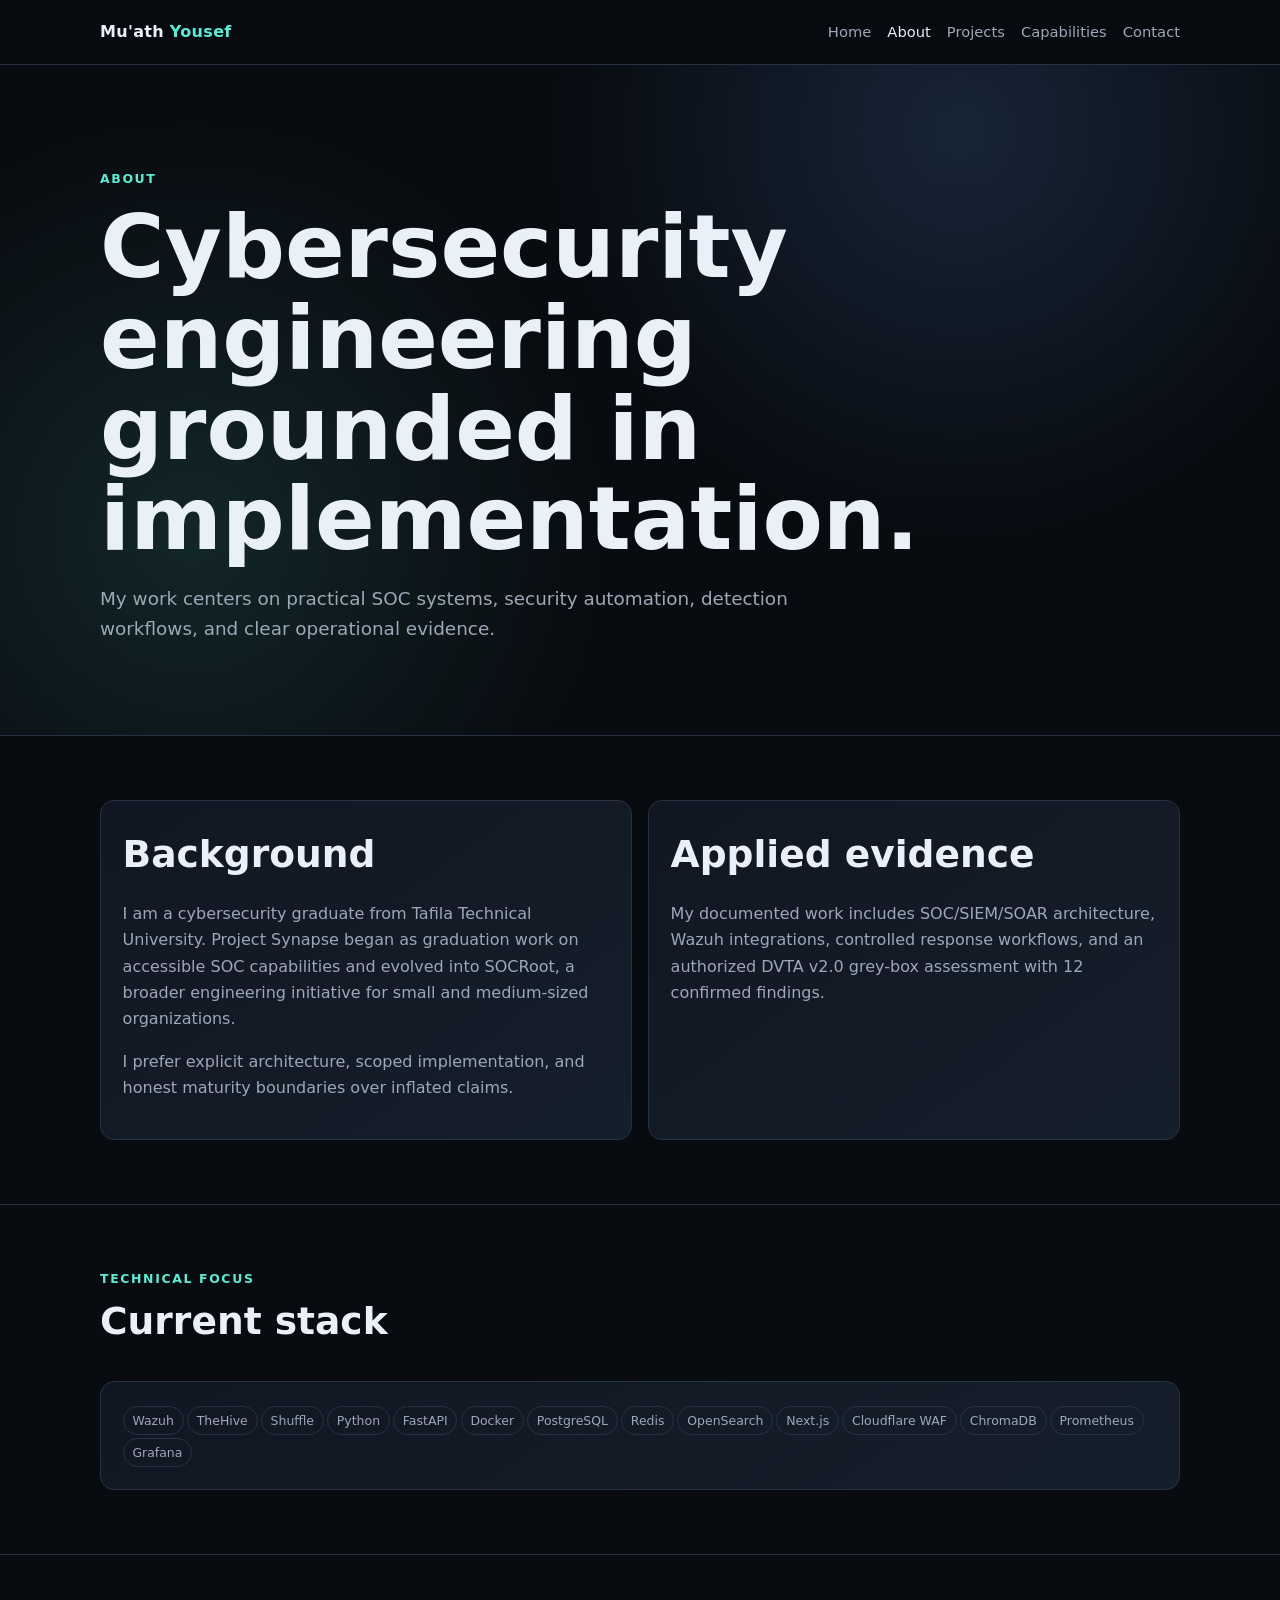
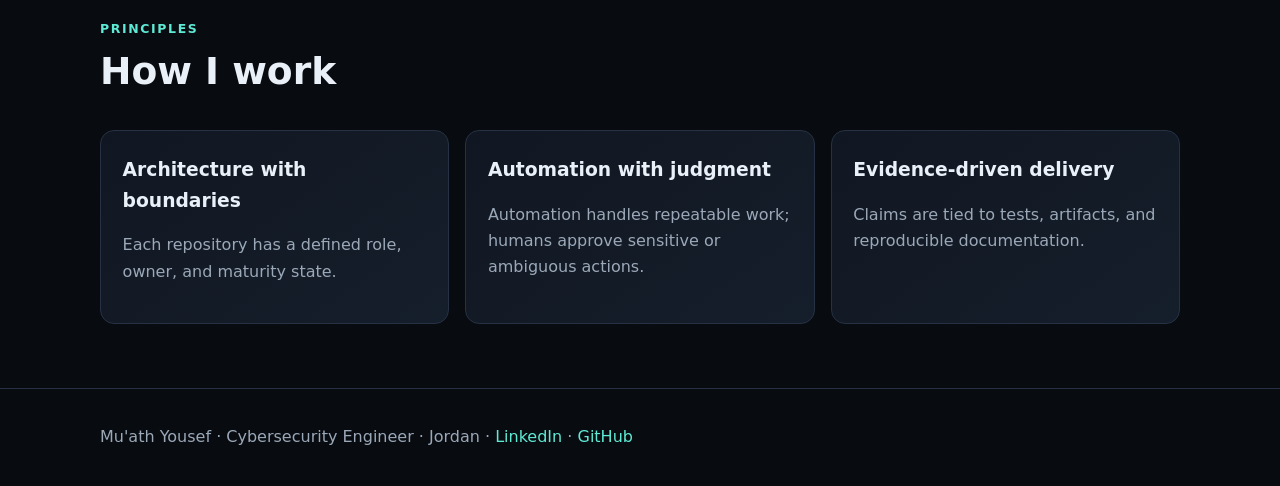
==== commit 1fb040c9: "site: rebuild about.html with verified professional content" ====
--- a/about.html
+++ b/about.html
@@ -1,284 +1,22 @@
-<!DOCTYPE html>
-<html lang="en">
-<head>
-  <meta charset="UTF-8" />
-  <meta name="viewport" content="width=device-width, initial-scale=1.0" />
-  <meta name="description" content="About Muath Yousef — Cybersecurity Solutions Engineer specializing in sovereign security architecture, AI-driven defense, and cloud security." />
-  <title>About — Muath Yousef</title>
-  <link rel="preconnect" href="https://fonts.googleapis.com">
-  <link rel="preconnect" href="https://fonts.gstatic.com" crossorigin>
-  <link href="https://fonts.googleapis.com/css2?family=Syne:wght@400;600;700;800&family=Space+Mono:wght@400;700&family=DM+Sans:ital,opsz,wght@0,9..40,300;0,9..40,400;0,9..40,500;1,9..40,300&display=swap" rel="stylesheet">
-  <style>
-    :root {
-      --black:#08090b; --deep:#0d0f13; --surface:#111318; --surface-2:#161b22;
-      --border:rgba(180,140,60,0.18); --border-dim:rgba(255,255,255,0.06);
-      --gold:#c9a84c; --gold-bright:#e8c96a; --gold-dim:rgba(201,168,76,0.15); --gold-glow:rgba(201,168,76,0.08);
-      --blue:#3a8fff; --blue-holo:#00d4ff; --blue-dim:rgba(58,143,255,0.12);
-      --text:#e8edf5; --text-2:#9aa3b2; --text-3:#5a6475; --success:#2ecc71;
-      --font-display:'Syne',sans-serif; --font-mono:'Space Mono',monospace; --font-body:'DM Sans',sans-serif;
-      --max-w:1080px; --nav-h:68px; --radius:8px;
-    }
-    *,*::before,*::after{box-sizing:border-box;margin:0;padding:0;}
-    html{scroll-behavior:smooth;}
-    body{font-family:var(--font-body);background:var(--black);color:var(--text);line-height:1.7;font-size:16px;overflow-x:hidden;}
-    body::before{content:'';position:fixed;inset:0;background-image:url("data:image/svg+xml,%3Csvg viewBox='0 0 256 256' xmlns='http://www.w3.org/2000/svg'%3E%3Cfilter id='n'%3E%3CfeTurbulence type='fractalNoise' baseFrequency='0.9' numOctaves='4' stitchTiles='stitch'/%3E%3C/filter%3E%3Crect width='100%25' height='100%25' filter='url(%23n)' opacity='0.04'/%3E%3C/svg%3E");pointer-events:none;z-index:9999;opacity:0.35;}
-    h1,h2,h3,h4{font-family:var(--font-display);letter-spacing:-0.03em;line-height:1.15;}
-    a{color:var(--gold);text-decoration:none;transition:color 0.2s;}
-    a:hover{color:var(--gold-bright);}
-    ul{list-style:none;}
-    .container{width:100%;max-width:var(--max-w);margin-inline:auto;padding-inline:1.75rem;}
-    main{padding-top:var(--nav-h);}
-    .site-nav{position:fixed;top:0;left:0;right:0;z-index:100;height:var(--nav-h);background:rgba(8,9,11,0.82);backdrop-filter:blur(20px) saturate(180%);border-bottom:1px solid var(--border);}
-    .nav-inner{display:flex;align-items:center;justify-content:space-between;height:100%;}
-    .nav-brand{font-family:var(--font-mono);font-size:0.85rem;color:var(--text);font-weight:700;letter-spacing:0.04em;display:flex;align-items:center;gap:0.5rem;}
-    .nav-brand .brand-mark{width:28px;height:28px;border:1.5px solid var(--gold);border-radius:4px;display:flex;align-items:center;justify-content:center;font-size:0.7rem;color:var(--gold);}
-    .nav-links{display:flex;align-items:center;gap:2.25rem;}
-    .nav-links a{font-family:var(--font-mono);font-size:0.72rem;letter-spacing:0.1em;text-transform:uppercase;color:var(--text-2);transition:color 0.2s;}
-    .nav-links a:hover,.nav-links a.active{color:var(--gold-bright);}
-    .nav-cta{padding:0.45rem 1.1rem;border:1px solid var(--border);border-radius:4px;color:var(--gold)!important;transition:background 0.2s,border-color 0.2s!important;}
-    .nav-cta:hover{background:var(--gold-dim);border-color:var(--gold)!important;}
-    .nav-toggle{display:none;flex-direction:column;gap:5px;background:none;border:none;cursor:pointer;padding:4px;}
-    .nav-toggle span{display:block;width:22px;height:1.5px;background:var(--text-2);transition:transform 0.2s,opacity 0.2s;}
-    .page-hero{padding:4rem 0 3.5rem;position:relative;border-bottom:1px solid var(--border-dim);overflow:hidden;}
-    .page-hero::before{content:'';position:absolute;top:-40%;right:-5%;width:600px;height:600px;background:radial-gradient(circle,rgba(201,168,76,0.06) 0%,transparent 65%);pointer-events:none;}
-    .page-hero-inner{position:relative;z-index:1;}
-    .breadcrumb{font-family:var(--font-mono);font-size:0.68rem;letter-spacing:0.1em;text-transform:uppercase;color:var(--text-3);margin-bottom:1.25rem;display:flex;align-items:center;gap:0.5rem;}
-    .breadcrumb a{color:var(--text-3);} .breadcrumb a:hover{color:var(--gold);} .breadcrumb span{color:var(--gold);}
-    .page-hero h1{font-size:clamp(2.2rem,5vw,3.5rem);font-weight:800;margin-bottom:1rem;}
-    .page-hero .subtitle{font-size:1.05rem;color:var(--text-2);max-width:560px;font-weight:300;line-height:1.8;}
-    section{padding:4rem 0;}
-    section+section{border-top:1px solid var(--border-dim);}
-    .section-eyebrow{font-family:var(--font-mono);font-size:0.68rem;letter-spacing:0.14em;text-transform:uppercase;color:var(--gold);margin-bottom:0.6rem;display:flex;align-items:center;gap:0.6rem;}
-    .section-eyebrow::before{content:'//';color:var(--text-3);}
-    .section-title{font-size:clamp(1.4rem,3vw,2rem);font-weight:700;color:var(--text);margin-bottom:1rem;}
-    .about-intro{display:grid;grid-template-columns:1fr 320px;gap:4rem;align-items:start;margin-bottom:4rem;}
-    .about-bio p{color:var(--text-2);margin-bottom:1.1rem;font-size:0.97rem;line-height:1.85;font-weight:300;}
-    .about-bio p strong{color:var(--text);font-weight:500;}
-    .about-bio p:last-child{margin-bottom:0;}
-    .identity-card{background:var(--surface);border:1px solid var(--border);border-radius:var(--radius);padding:1.75rem;position:sticky;top:calc(var(--nav-h) + 1.5rem);}
-    .id-header{margin-bottom:1.5rem;padding-bottom:1.25rem;border-bottom:1px solid var(--border-dim);}
-    .id-name{font-family:var(--font-display);font-size:1.2rem;font-weight:700;color:var(--text);margin-bottom:0.25rem;}
-    .id-title{font-family:var(--font-mono);font-size:0.68rem;letter-spacing:0.1em;text-transform:uppercase;color:var(--gold);}
-    .id-row{display:flex;justify-content:space-between;align-items:center;padding:0.6rem 0;border-bottom:1px solid var(--border-dim);}
-    .id-row:last-of-type{border-bottom:none;}
-    .id-label{font-family:var(--font-mono);font-size:0.62rem;letter-spacing:0.1em;text-transform:uppercase;color:var(--text-3);}
-    .id-value{font-size:0.82rem;color:var(--text-2);}
-    .id-value a{color:var(--gold);font-size:0.82rem;}
-    .status-dot{display:inline-block;width:7px;height:7px;border-radius:50%;background:var(--success);margin-right:0.4rem;}
-    .exp-list{display:flex;flex-direction:column;gap:0;}
-    .exp-item{display:grid;grid-template-columns:120px 1fr;gap:0 2rem;padding:2rem 0;position:relative;}
-    .exp-item+.exp-item{border-top:1px solid var(--border-dim);}
-    .exp-date{font-family:var(--font-mono);font-size:0.68rem;letter-spacing:0.06em;color:var(--text-3);padding-top:0.25rem;text-align:right;line-height:1.5;}
-    .exp-date .year{font-size:0.9rem;color:var(--gold);font-weight:700;display:block;}
-    .exp-org{font-family:var(--font-mono);font-size:0.62rem;letter-spacing:0.1em;text-transform:uppercase;color:var(--gold);margin-bottom:0.3rem;}
-    .exp-role{font-family:var(--font-display);font-size:1.05rem;font-weight:700;color:var(--text);margin-bottom:0.6rem;}
-    .exp-desc{font-size:0.88rem;color:var(--text-2);line-height:1.75;font-weight:300;margin-bottom:0.85rem;}
-    .exp-highlights{display:flex;flex-direction:column;gap:0.4rem;}
-    .exp-highlight{display:flex;align-items:flex-start;gap:0.6rem;font-size:0.84rem;color:var(--text-2);line-height:1.6;}
-    .exp-highlight::before{content:'→';color:var(--gold);flex-shrink:0;font-size:0.75rem;margin-top:0.15rem;}
-    .exp-tags{display:flex;flex-wrap:wrap;gap:0.35rem;margin-top:0.85rem;}
-    .exp-tag{font-family:var(--font-mono);font-size:0.62rem;padding:0.2rem 0.55rem;border-radius:3px;background:var(--surface-2);border:1px solid var(--border-dim);color:var(--text-3);}
-    .skills-matrix{display:grid;grid-template-columns:repeat(auto-fit,minmax(240px,1fr));gap:1px;background:var(--border-dim);border:1px solid var(--border-dim);border-radius:var(--radius);overflow:hidden;}
-    .skill-group{background:var(--surface);padding:1.5rem;}
-    .skill-group-head{font-family:var(--font-mono);font-size:0.65rem;letter-spacing:0.12em;text-transform:uppercase;color:var(--gold);margin-bottom:1rem;padding-bottom:0.6rem;border-bottom:1px solid var(--border-dim);}
-    .skill-tags{display:flex;flex-wrap:wrap;gap:0.4rem;}
-    .skill-tag{font-family:var(--font-mono);font-size:0.68rem;padding:0.25rem 0.65rem;border-radius:3px;background:var(--surface-2);border:1px solid var(--border-dim);color:var(--text-2);transition:border-color 0.2s,color 0.2s;}
-    .skill-tag:hover{border-color:var(--gold);color:var(--gold);}
-    .approach-grid{display:grid;grid-template-columns:repeat(auto-fit,minmax(260px,1fr));gap:1.25rem;}
-    .approach-card{background:var(--surface);border:1px solid var(--border-dim);border-radius:var(--radius);padding:1.75rem;transition:border-color 0.2s;}
-    .approach-card:hover{border-color:var(--border);}
-    .approach-num{font-family:var(--font-mono);font-size:0.65rem;color:var(--text-3);margin-bottom:0.75rem;letter-spacing:0.1em;}
-    .approach-card h3{font-size:1rem;font-weight:700;color:var(--text);margin-bottom:0.5rem;}
-    .approach-card p{font-size:0.86rem;color:var(--text-2);line-height:1.7;font-weight:300;}
-    .site-footer{border-top:1px solid var(--border-dim);padding:1.75rem 0;}
-    .footer-inner{display:flex;align-items:center;justify-content:space-between;flex-wrap:wrap;gap:1rem;}
-    .footer-brand{font-family:var(--font-mono);font-size:0.72rem;color:var(--text-3);letter-spacing:0.08em;}
-    .footer-brand span{color:var(--gold);}
-    .footer-links{display:flex;gap:1.75rem;}
-    .footer-links a{font-family:var(--font-mono);font-size:0.68rem;letter-spacing:0.08em;text-transform:uppercase;color:var(--text-3);transition:color 0.2s;}
-    .footer-links a:hover{color:var(--gold);}
-    @keyframes fadeUp{from{opacity:0;transform:translateY(20px);}to{opacity:1;transform:translateY(0);}}
-    .page-hero-inner>*{opacity:0;animation:fadeUp 0.6s ease forwards;}
-    .breadcrumb{animation-delay:0.05s;} .page-hero h1{animation-delay:0.15s;} .page-hero .subtitle{animation-delay:0.28s;}
-    @media(max-width:900px){.about-intro{grid-template-columns:1fr;gap:2rem;}.identity-card{position:static;}}
-    @media(max-width:768px){
-      .nav-links{display:none;}.nav-toggle{display:flex;}
-      .nav-links.open{display:flex;flex-direction:column;align-items:flex-start;position:absolute;top:var(--nav-h);left:0;right:0;background:rgba(8,9,11,0.97);border-bottom:1px solid var(--border);padding:1rem 0;gap:0;}
-      .nav-links.open li{width:100%;}.nav-links.open a{padding:0.8rem 1.75rem;display:block;width:100%;}
-      .exp-item{grid-template-columns:1fr;gap:0.35rem;}.exp-date{text-align:left;}
-    }
-  </style>
-</head>
-<body>
-
-  <nav class="site-nav" aria-label="Main navigation">
-    <div class="container nav-inner">
-      <a href="./index.html" class="nav-brand">
-        <span class="brand-mark">MY</span>Muath Yousef
-      </a>
-      <button class="nav-toggle" aria-label="Toggle navigation" aria-expanded="false">
-        <span></span><span></span><span></span>
-      </button>
-      <ul class="nav-links" role="list">
-        <li><a href="./about.html" class="active">About</a></li>
-        <li><a href="./projects.html">Work</a></li>
-        <li><a href="./services.html">Services</a></li>
-        <li><a href="./contact.html" class="nav-cta">Contact</a></li>
-      </ul>
-    </div>
-  </nav>
-
-  <main>
-
-    <div class="page-hero">
-      <div class="container">
-        <div class="page-hero-inner">
-          <div class="breadcrumb"><a href="./index.html">Home</a> / <span>About</span></div>
-          <h1>About Me</h1>
-          <p class="subtitle">Cybersecurity Solutions Engineer — building sovereign-grade security systems at the intersection of architecture, automation, and intelligence.</p>
-        </div>
-      </div>
-    </div>
-
-    <section>
-      <div class="container">
-        <div class="about-intro">
-          <div class="about-bio">
-            <div class="section-eyebrow" style="margin-bottom:1.5rem;">Background</div>
-            <p>I'm a Cybersecurity Solutions Engineer with a deep focus on building systems that don't just detect threats — they understand them, respond to them, and evolve. My work spans cloud security, SIEM engineering, ML-driven anomaly detection, and sovereign-grade architecture design.</p>
-            <p>Over the past four years I've worked across SME security deployments, enterprise-scale architecture, hands-on penetration testing, and AI-integrated defense systems. Every engagement pushes me to think about security not as a product you buy but as a <strong>capability you engineer</strong>.</p>
-            <p>I'm the creator of <strong>Project Synapse</strong> — a multi-phase sovereign security engineering program that grew from a basic detection prototype into a national-scale architecture with six specialized domains: Vector, Umbra, Spectra, Holmes, Axiom, and Aegis. Each phase represents a distinct leap in capability and depth.</p>
-            <p>My academic foundation is a Bachelor's degree in Cybersecurity from IT Security (expected 2025), complemented by AWS certifications in Cloud, Architecture, Machine Learning, and AI — and ongoing Cisco CCNA training.</p>
-            <p>Outside technical work, I serve as <strong>Vice Chair of IEEE Jordan Section (SMC TTU)</strong>, organizing cybersecurity awareness and education programs for university communities — because the next generation of engineers needs better security instincts, not just better tools.</p>
-          </div>
-          <div class="identity-card">
-            <div class="id-header">
-              <div class="id-name">Mu'ath Yousef</div>
-              <div class="id-title">Cybersecurity Solutions Engineer</div>
-            </div>
-            <div class="id-row"><span class="id-label">Status</span><span class="id-value"><span class="status-dot"></span>Available</span></div>
-            <div class="id-row"><span class="id-label">Location</span><span class="id-value">Amman, Jordan</span></div>
-            <div class="id-row"><span class="id-label">Remote</span><span class="id-value">Yes</span></div>
-            <div class="id-row"><span class="id-label">Email</span><span class="id-value"><a href="mailto:Muath.ysf@gmail.com">Muath.ysf@gmail.com</a></span></div>
-            <div class="id-row"><span class="id-label">LinkedIn</span><span class="id-value"><a href="https://linkedin.com/in/muath-altali" target="_blank">muath-altali</a></span></div>
-            <div class="id-row"><span class="id-label">GitHub</span><span class="id-value"><a href="https://github.com/Muath-Yousef" target="_blank">Muath-Yousef</a></span></div>
-            <div class="id-row"><span class="id-label">Focus</span><span class="id-value">Security Architecture</span></div>
-            <div class="id-row"><span class="id-label">Flagship</span><span class="id-value">Project Synapse</span></div>
-          </div>
-        </div>
-      </div>
-    </section>
-
-    <section>
-      <div class="container">
-        <div class="section-eyebrow">Experience</div>
-        <h2 class="section-title">Professional Background</h2>
-        <div class="exp-list">
-          <div class="exp-item">
-            <div class="exp-date"><span class="year">2022</span>– Present</div>
-            <div class="exp-body">
-              <div class="exp-org">Freelance</div>
-              <div class="exp-role">Cybersecurity Solutions Engineer</div>
-              <p class="exp-desc">Designed and deployed tailored security architectures for SME clients — covering IAM hardening, SIEM deployment, vulnerability management, incident response, and security awareness programs.</p>
-              <div class="exp-highlights">
-                <div class="exp-highlight">Improved overall security posture by ~35% through IAM hardening, endpoint controls, and network segmentation</div>
-                <div class="exp-highlight">Conducted 40+ vulnerability assessments — reduced high-risk findings by up to 60% in first remediation cycles</div>
-                <div class="exp-highlight">Built ELK + ML SIEM pipelines cutting false-positive noise by 25–40%</div>
-                <div class="exp-highlight">Led incident response and RCA investigations, reducing repeat incidents by ~50%</div>
-                <div class="exp-highlight">Delivered 12+ security awareness workshops — improved phishing-resilience scores by 20–35%</div>
-              </div>
-              <div class="exp-tags"><span class="exp-tag">ELK</span><span class="exp-tag">AWS</span><span class="exp-tag">ISO 27001</span><span class="exp-tag">Nessus</span><span class="exp-tag">Python</span></div>
-            </div>
-          </div>
-          <div class="exp-item">
-            <div class="exp-date"><span class="year">2024</span></div>
-            <div class="exp-body">
-              <div class="exp-org">NCSCJO — MASAR Project</div>
-              <div class="exp-role">Penetration Tester</div>
-              <p class="exp-desc">Built and penetration-tested a Windows Server 2019 Active Directory environment simulating enterprise HR/Finance workloads. Executed multi-stage attacks and produced full governance-aligned risk reports.</p>
-              <div class="exp-highlights">
-                <div class="exp-highlight">Executed RDP/SMB exploitation, ZeroLogon, and PrintNightmare attack scenarios</div>
-                <div class="exp-highlight">Achieved privilege escalation using PowerView, PowerUp, and Mimikatz</div>
-                <div class="exp-highlight">Produced risk &amp; compliance report mapping gaps to ISO control categories</div>
-              </div>
-              <div class="exp-tags"><span class="exp-tag">Active Directory</span><span class="exp-tag">Mimikatz</span><span class="exp-tag">PowerView</span><span class="exp-tag">ZeroLogon</span></div>
-            </div>
-          </div>
-          <div class="exp-item">
-            <div class="exp-date"><span class="year">2024</span></div>
-            <div class="exp-body">
-              <div class="exp-org">NCSCJO — Nashama Cyber Bootcamp</div>
-              <div class="exp-role">Cybersecurity Trainee</div>
-              <p class="exp-desc">Completed an intensive 4-month program covering SOC operations, cloud security, digital forensics, cryptography, and Red/Blue team operations with governance-aligned practices.</p>
-              <div class="exp-tags"><span class="exp-tag">SOC</span><span class="exp-tag">Digital Forensics</span><span class="exp-tag">Red/Blue Team</span><span class="exp-tag">Cryptography</span></div>
-            </div>
-          </div>
-          <div class="exp-item">
-            <div class="exp-date"><span class="year">2023</span>– Present</div>
-            <div class="exp-body">
-              <div class="exp-org">IEEE Jordan Section</div>
-              <div class="exp-role">Vice Chair — SMC TTU</div>
-              <p class="exp-desc">Organizing cybersecurity awareness and compliance-focused educational programs for university communities across Jordan.</p>
-              <div class="exp-tags"><span class="exp-tag">Leadership</span><span class="exp-tag">Security Awareness</span><span class="exp-tag">Education</span></div>
-            </div>
-          </div>
-        </div>
-      </div>
-    </section>
-
-    <section>
-      <div class="container">
-        <div class="section-eyebrow">Technical Stack</div>
-        <h2 class="section-title">Skills &amp; Tools</h2>
-        <div class="skills-matrix">
-          <div class="skill-group"><div class="skill-group-head">SIEM &amp; Detection</div><div class="skill-tags"><span class="skill-tag">Splunk</span><span class="skill-tag">ELK Stack</span><span class="skill-tag">Wazuh</span><span class="skill-tag">IBM QRadar</span><span class="skill-tag">OpenSearch</span><span class="skill-tag">Snort</span></div></div>
-          <div class="skill-group"><div class="skill-group-head">Cloud Security</div><div class="skill-tags"><span class="skill-tag">AWS GuardDuty</span><span class="skill-tag">CloudTrail</span><span class="skill-tag">Security Hub</span><span class="skill-tag">WAF</span><span class="skill-tag">IAM</span><span class="skill-tag">Azure (Fundamentals)</span></div></div>
-          <div class="skill-group"><div class="skill-group-head">Automation &amp; Dev</div><div class="skill-tags"><span class="skill-tag">Python</span><span class="skill-tag">Bash</span><span class="skill-tag">PowerShell</span><span class="skill-tag">Kafka</span><span class="skill-tag">Apache Spark</span><span class="skill-tag">Docker</span></div></div>
-          <div class="skill-group"><div class="skill-group-head">Offensive Security</div><div class="skill-tags"><span class="skill-tag">Metasploit</span><span class="skill-tag">Mimikatz</span><span class="skill-tag">Burp Suite</span><span class="skill-tag">Nmap</span><span class="skill-tag">PowerView</span><span class="skill-tag">Nessus</span></div></div>
-          <div class="skill-group"><div class="skill-group-head">Incident Response</div><div class="skill-tags"><span class="skill-tag">TheHive</span><span class="skill-tag">Cortex</span><span class="skill-tag">EDR/XDR</span><span class="skill-tag">DLP</span><span class="skill-tag">NAC</span><span class="skill-tag">PAM</span></div></div>
-          <div class="skill-group"><div class="skill-group-head">Governance</div><div class="skill-tags"><span class="skill-tag">ISO 27001</span><span class="skill-tag">ISO 22301</span><span class="skill-tag">MITRE ATT&CK</span><span class="skill-tag">BC/DR</span><span class="skill-tag">Risk Assessment</span><span class="skill-tag">Compliance</span></div></div>
-        </div>
-      </div>
-    </section>
-
-    <section>
-      <div class="container">
-        <div class="section-eyebrow">Philosophy</div>
-        <h2 class="section-title">How I Think About Security</h2>
-        <div class="approach-grid">
-          <div class="approach-card"><div class="approach-num">01 /</div><h3>Engineer First, Not Vendor First</h3><p>Security is a capability you build, not a product you install. I design systems from first principles — what's the threat model, what's the detection logic, what's the response path?</p></div>
-          <div class="approach-card"><div class="approach-num">02 /</div><h3>Precision Over Volume</h3><p>Fewer, better-tuned detections beat alert floods every time. I optimize for signal-to-noise because analysts have finite attention and every false positive erodes trust in the system.</p></div>
-          <div class="approach-card"><div class="approach-num">03 /</div><h3>Offense Informs Defense</h3><p>Understanding attacker TTPs isn't optional. Synapse Vector exists because I believe you can't build a great defense without thinking like an adversary. Threat simulation is built into the architecture.</p></div>
-          <div class="approach-card"><div class="approach-num">04 /</div><h3>Governance as Foundation</h3><p>Security without governance is chaos. Every system I build is aligned to ISO 27001 control categories, documented with assumptions and constraints, and designed to survive the next audit.</p></div>
-          <div class="approach-card"><div class="approach-num">05 /</div><h3>Automation With Judgment</h3><p>Automation handles the repeatable; humans handle the ambiguous. I design clear handoff boundaries so automation accelerates analysts rather than replacing their critical thinking.</p></div>
-          <div class="approach-card"><div class="approach-num">06 /</div><h3>Sovereignty by Design</h3><p>In a world where data is power, who controls your security data matters. Synapse Sovereign was built on the premise that national-grade security requires national-grade data control.</p></div>
-        </div>
-      </div>
-    </section>
-
-  </main>
-
-  <footer class="site-footer">
-    <div class="container footer-inner">
-      <span class="footer-brand"><span>MY</span> / Muath Yousef</span>
-      <nav class="footer-links">
-        <a href="./about.html">About</a>
-        <a href="./projects.html">Work</a>
-        <a href="./services.html">Services</a>
-        <a href="./contact.html">Contact</a>
-      </nav>
-    </div>
-  </footer>
-
-  <script>
-    const toggle = document.querySelector('.nav-toggle');
-    const navLinks = document.querySelector('.nav-links');
-    if (toggle && navLinks) {
-      toggle.addEventListener('click', () => {
-        const open = navLinks.classList.toggle('open');
-        toggle.setAttribute('aria-expanded', open);
-      });
-    }
-  </script>
-</body>
-</html>
+<!doctype html><html lang="en"><head><meta charset="utf-8"><meta name="viewport" content="width=device-width,initial-scale=1"><meta name="description" content="Background, technical focus, and engineering principles of Mu'ath Yousef."><title>About | Mu'ath Yousef</title><link rel="stylesheet" href="assets/css/portfolio-v2.css"></head><body><nav><div class="wrap nav"><a class="brand" href="index.html">Mu'ath <span>Yousef</span></a><div class="links">
+<a href="index.html">Home</a>
+<a href="about.html" aria-current="page">About</a>
+<a href="projects.html">Projects</a>
+<a href="services.html">Capabilities</a>
+<a href="contact.html">Contact</a>
+</div></div></nav>
+<header class="hero"><div class="wrap"><div class="eyebrow">About</div><h1>Cybersecurity engineering grounded in implementation.</h1>
+<p class="lead">My work centers on practical SOC systems, security automation, detection workflows, and clear operational evidence.</p></div></header>
+<section><div class="wrap"><div class="grid">
+<article class="card wide"><h2>Background</h2><p>I am a cybersecurity graduate from Tafila Technical University. Project Synapse began as graduation work on accessible SOC capabilities and evolved into SOCRoot, a broader engineering initiative for small and medium-sized organizations.</p>
+<p>I prefer explicit architecture, scoped implementation, and honest maturity boundaries over inflated claims.</p></article>
+<article class="card wide"><h2>Applied evidence</h2><p>My documented work includes SOC/SIEM/SOAR architecture, Wazuh integrations, controlled response workflows, and an authorized DVTA v2.0 grey-box assessment with 12 confirmed findings.</p></article>
+</div></div></section>
+<section><div class="wrap"><div class="section-head"><div class="label">Technical focus</div><h2>Current stack</h2></div><div class="card full">
+<span class="tag">Wazuh</span><span class="tag">TheHive</span><span class="tag">Shuffle</span><span class="tag">Python</span><span class="tag">FastAPI</span><span class="tag">Docker</span><span class="tag">PostgreSQL</span><span class="tag">Redis</span><span class="tag">OpenSearch</span><span class="tag">Next.js</span><span class="tag">Cloudflare WAF</span><span class="tag">ChromaDB</span><span class="tag">Prometheus</span><span class="tag">Grafana</span>
+</div></div></section>
+<section><div class="wrap"><div class="section-head"><div class="label">Principles</div><h2>How I work</h2></div><div class="grid">
+<article class="card"><h3>Architecture with boundaries</h3><p>Each repository has a defined role, owner, and maturity state.</p></article>
+<article class="card"><h3>Automation with judgment</h3><p>Automation handles repeatable work; humans approve sensitive or ambiguous actions.</p></article>
+<article class="card"><h3>Evidence-driven delivery</h3><p>Claims are tied to tests, artifacts, and reproducible documentation.</p></article>
+</div></div></section><footer><div class="wrap">Mu'ath Yousef · Cybersecurity Engineer · Jordan · <a href="https://www.linkedin.com/in/muath-ysf">LinkedIn</a> · <a href="https://github.com/Muath-Yousef">GitHub</a></div></footer></body></html>
--- a/assets/css/portfolio-v2.css
+++ b/assets/css/portfolio-v2.css
@@ -0,0 +1,21 @@
+:root{
+  --bg:#080b10;--panel:#111722;--panel2:#151e2b;--text:#eaf0f8;--muted:#9ba8b8;
+  --line:#263244;--accent:#5eead4;--accent2:#60a5fa;--warn:#fbbf24;--max:1080px
+}
+*{box-sizing:border-box}html{scroll-behavior:smooth}body{margin:0;background:var(--bg);color:var(--text);font-family:Inter,system-ui,-apple-system,Segoe UI,sans-serif;line-height:1.65}
+a{color:var(--accent);text-decoration:none}a:hover{text-decoration:underline}
+.wrap{width:min(var(--max),calc(100% - 2.4rem));margin:auto}
+nav{position:sticky;top:0;z-index:10;background:rgba(8,11,16,.9);backdrop-filter:blur(14px);border-bottom:1px solid var(--line)}
+.nav{min-height:64px;display:flex;align-items:center;justify-content:space-between;gap:1rem}.brand{font-weight:800;color:var(--text);letter-spacing:.02em}.brand span{color:var(--accent)}
+.links{display:flex;gap:1rem;flex-wrap:wrap}.links a{color:var(--muted);font-size:.92rem}.links a:hover,.links a[aria-current=page]{color:var(--text);text-decoration:none}
+.hero{padding:6.5rem 0 4.5rem;background:radial-gradient(circle at 75% 10%,rgba(96,165,250,.17),transparent 36%),radial-gradient(circle at 15% 70%,rgba(94,234,212,.12),transparent 35%)}
+.eyebrow,.label{color:var(--accent);font-size:.78rem;text-transform:uppercase;letter-spacing:.13em;font-weight:800}
+h1{font-size:clamp(2.5rem,7vw,5.5rem);line-height:1.03;margin:.8rem 0 1.2rem;max-width:900px}h2{font-size:clamp(1.6rem,3vw,2.35rem);margin:0 0 .7rem}h3{margin:.1rem 0 .5rem}
+.lead{font-size:1.15rem;color:var(--muted);max-width:760px}.actions{display:flex;gap:.8rem;flex-wrap:wrap;margin-top:2rem}
+.btn{display:inline-block;border:1px solid var(--line);border-radius:9px;padding:.75rem 1rem;color:var(--text);font-weight:700}.btn.primary{background:var(--accent);border-color:var(--accent);color:#06201d}.btn:hover{text-decoration:none;transform:translateY(-1px)}
+section{padding:4rem 0;border-top:1px solid var(--line)}.section-head{margin-bottom:1.8rem}.section-head p{color:var(--muted);max-width:760px}
+.grid{display:grid;grid-template-columns:repeat(12,1fr);gap:1rem}.card{grid-column:span 4;background:linear-gradient(145deg,var(--panel),var(--panel2));border:1px solid var(--line);border-radius:14px;padding:1.35rem}.card.wide{grid-column:span 6}.card.full{grid-column:1/-1}.card p,.muted{color:var(--muted)}.tag{display:inline-block;border:1px solid var(--line);border-radius:999px;padding:.2rem .55rem;margin:.2rem .2rem 0 0;color:var(--muted);font-size:.78rem}
+.table{width:100%;border-collapse:collapse;background:var(--panel);border:1px solid var(--line)}.table th,.table td{text-align:left;padding:.9rem;border-bottom:1px solid var(--line);vertical-align:top}.table th{color:var(--accent)}
+.notice{border-left:4px solid var(--warn);background:rgba(251,191,36,.08);padding:1rem 1.2rem;border-radius:8px;color:var(--muted)}
+.list{padding-left:1.2rem}.list li{margin:.45rem 0}footer{padding:2.2rem 0;color:var(--muted);border-top:1px solid var(--line)}
+@media(max-width:760px){.nav{align-items:flex-start;padding:.9rem 0;flex-direction:column}.card,.card.wide{grid-column:1/-1}.hero{padding:4rem 0 3rem}.table{font-size:.88rem}.links{gap:.75rem}}
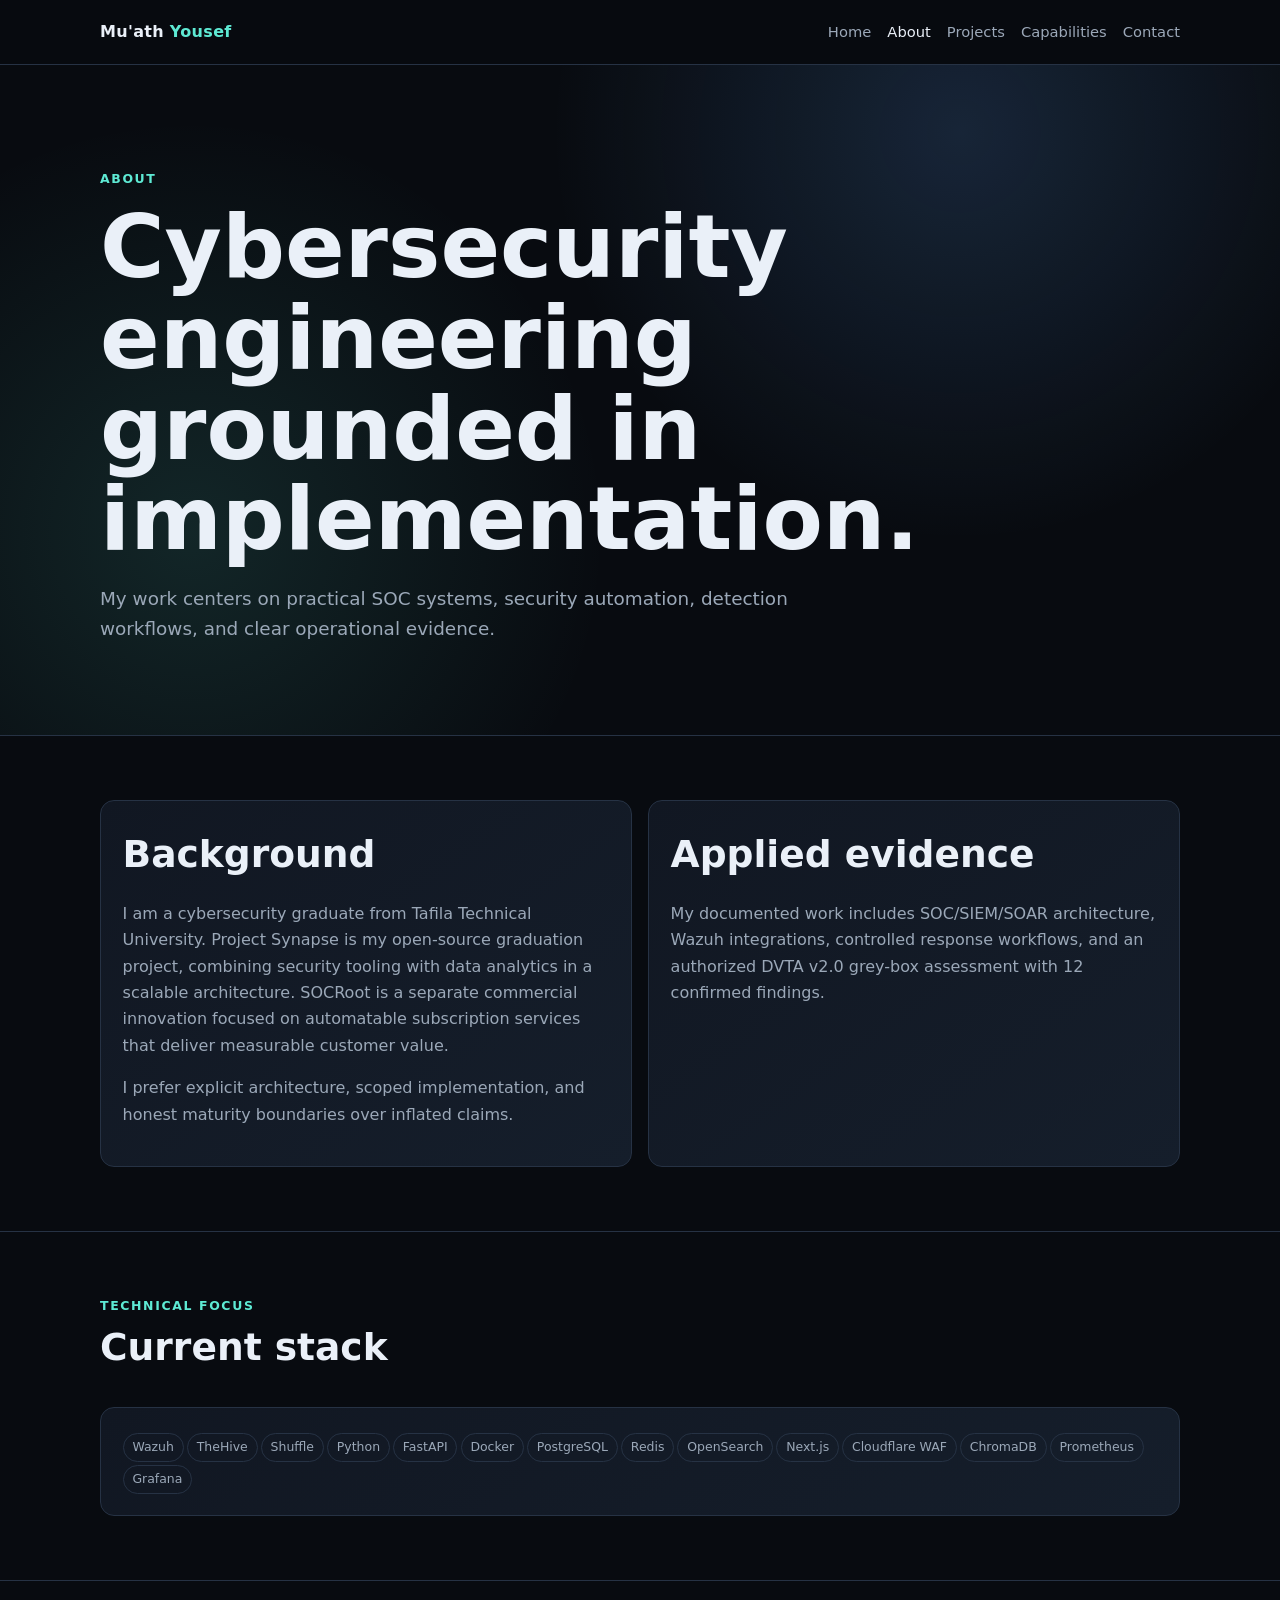
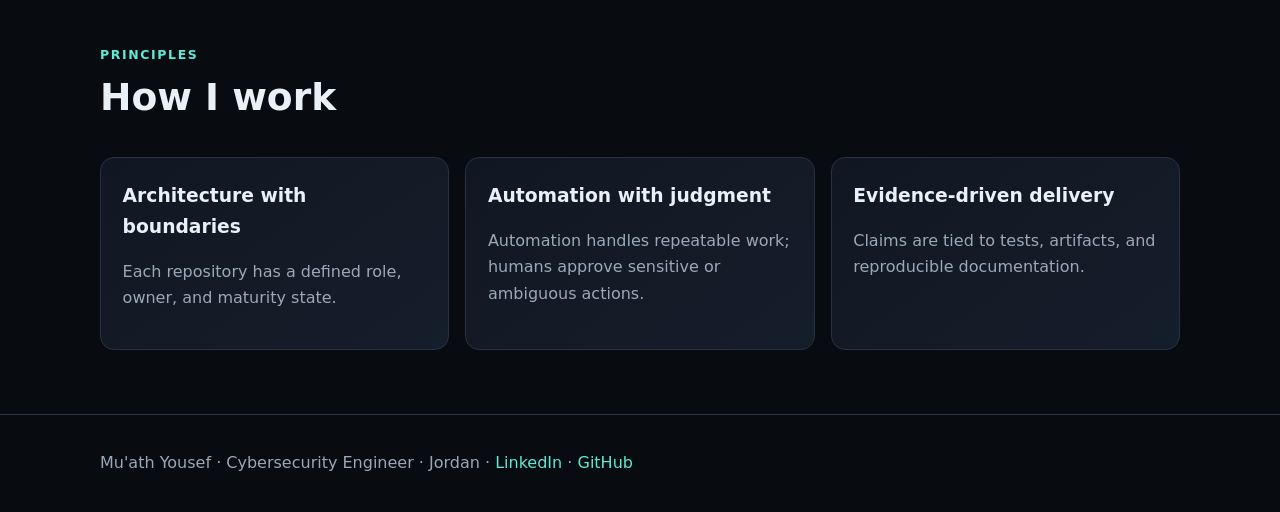
==== commit 39511251: "Correct Project Synapse and SOCRoot background" ====
--- a/about.html
+++ b/about.html
@@ -8,7 +8,7 @@
 <header class="hero"><div class="wrap"><div class="eyebrow">About</div><h1>Cybersecurity engineering grounded in implementation.</h1>
 <p class="lead">My work centers on practical SOC systems, security automation, detection workflows, and clear operational evidence.</p></div></header>
 <section><div class="wrap"><div class="grid">
-<article class="card wide"><h2>Background</h2><p>I am a cybersecurity graduate from Tafila Technical University. Project Synapse began as graduation work on accessible SOC capabilities and evolved into SOCRoot, a broader engineering initiative for small and medium-sized organizations.</p>
+<article class="card wide"><h2>Background</h2><p>I am a cybersecurity graduate from Tafila Technical University. Project Synapse is my open-source graduation project, combining security tooling with data analytics in a scalable architecture. SOCRoot is a separate commercial innovation focused on automatable subscription services that deliver measurable customer value.</p>
 <p>I prefer explicit architecture, scoped implementation, and honest maturity boundaries over inflated claims.</p></article>
 <article class="card wide"><h2>Applied evidence</h2><p>My documented work includes SOC/SIEM/SOAR architecture, Wazuh integrations, controlled response workflows, and an authorized DVTA v2.0 grey-box assessment with 12 confirmed findings.</p></article>
 </div></div></section>
